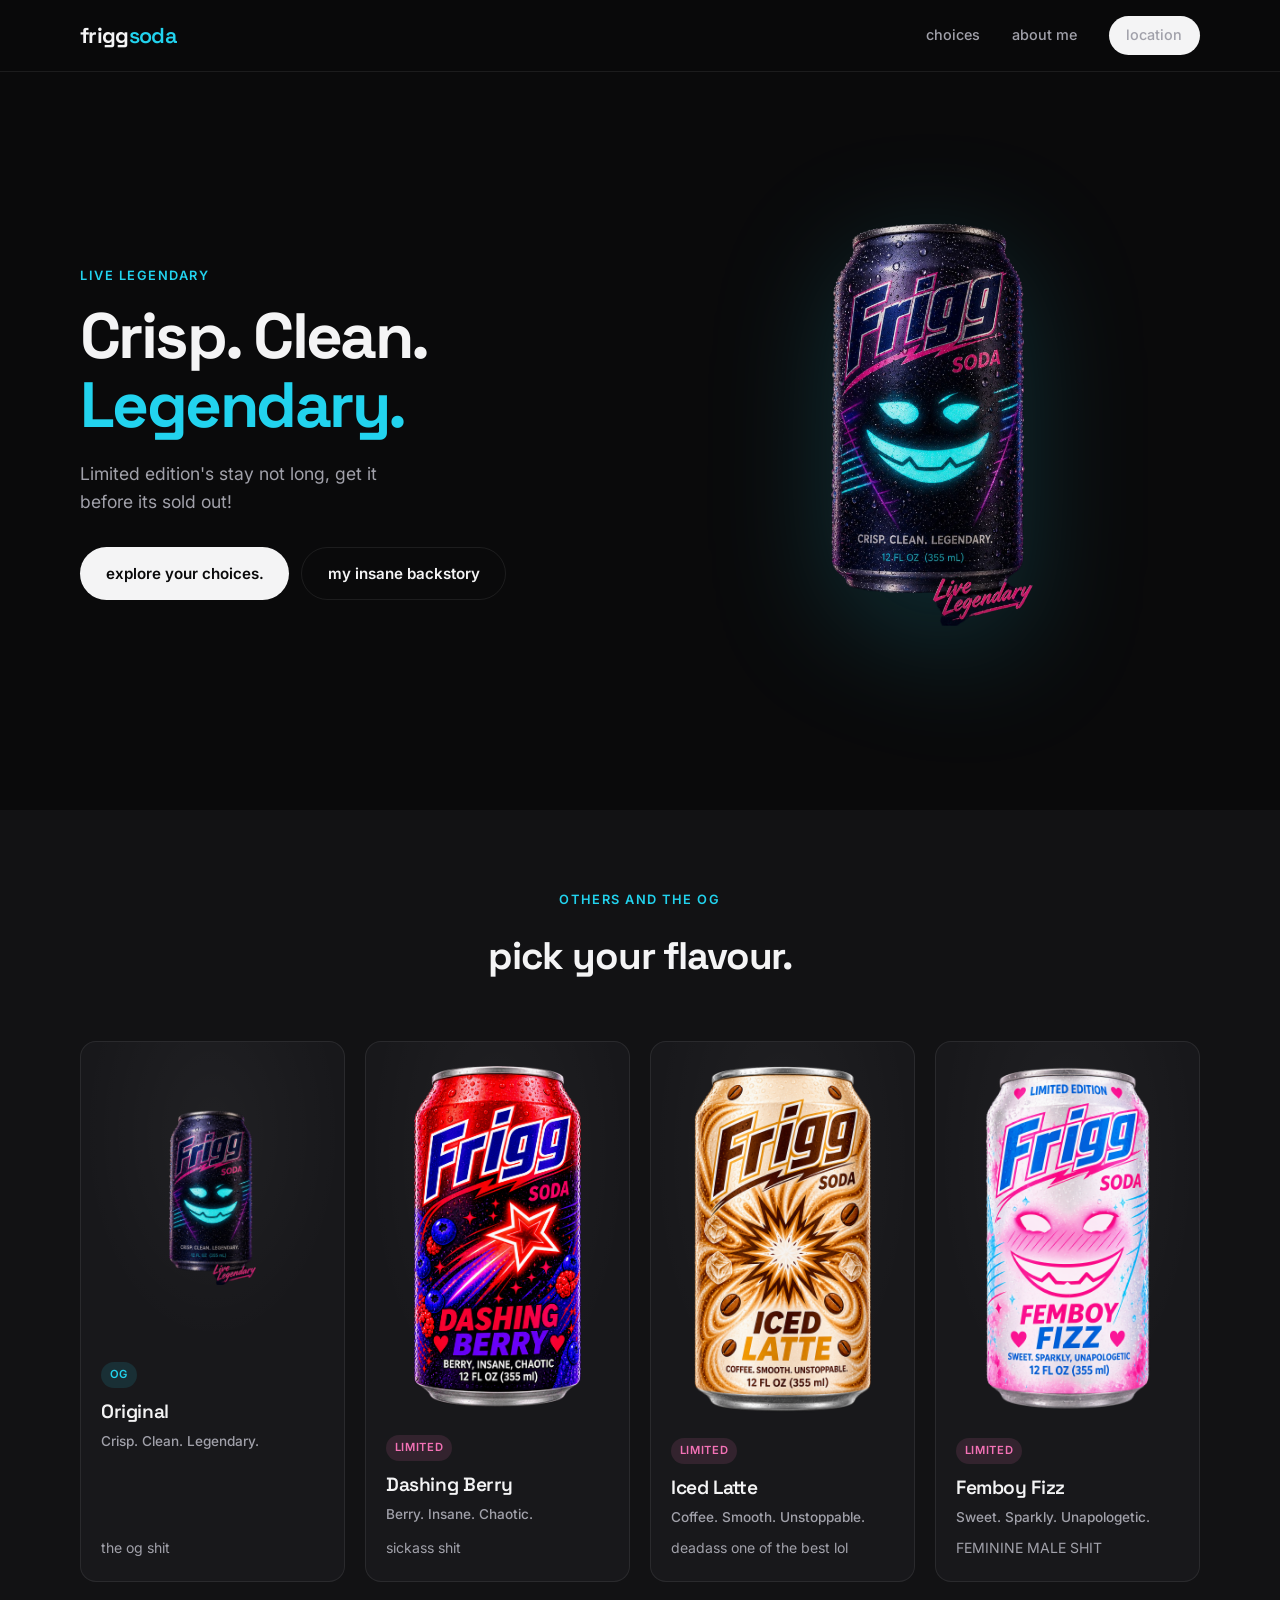
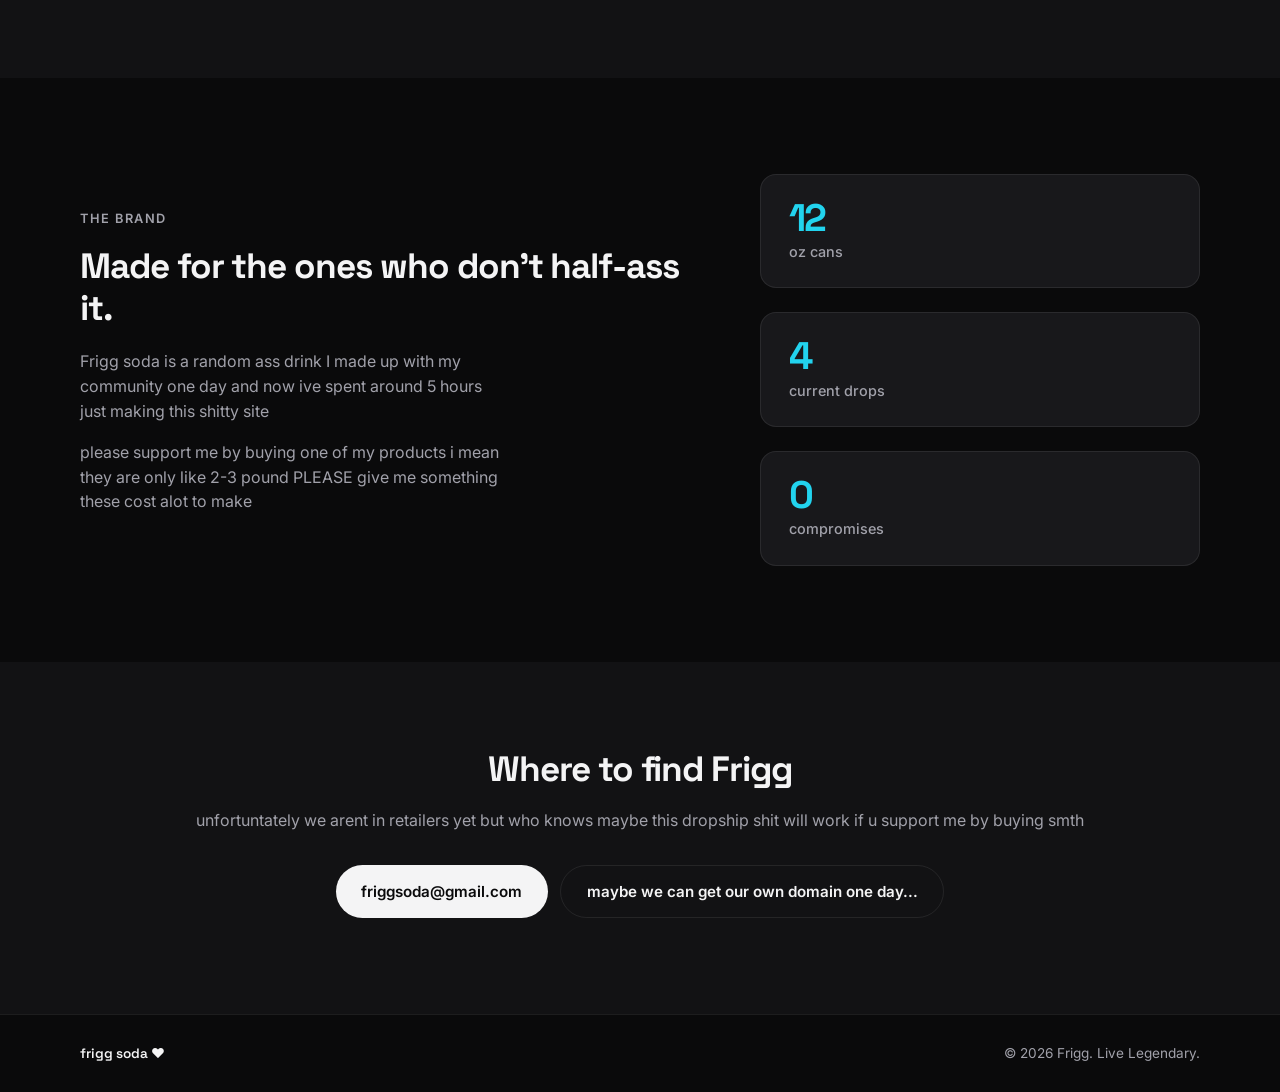
==== index.html @ 2e3a4cb8 "Update index.html" ====
<!DOCTYPE html>
<html lang="en">
<head>
  <meta charset="UTF-8" />
  <meta name="viewport" content="width=device-width, initial-scale=1.0" />
  <title>Frigg Soda [The BEST drink ever]</title>
  <meta name="description" content="Frigg Soda. Limited editions. Bold flavors. Live Legendary." />
  <link rel="preconnect" href="https://fonts.googleapis.com" />
  <link rel="preconnect" href="https://fonts.gstatic.com" crossorigin />
  <link href="https://fonts.googleapis.com/css2?family=Inter:wght@400;500;600;700&family=Space+Grotesk:wght@500;600;700&display=swap" rel="stylesheet" />
  <link rel="stylesheet" href="styles.css" />
</head>
<body>
  <header class="site-header">
    <div class="container header-inner">
      <a href="#" class="logo">frigg<span>soda</span></a>
      <nav class="nav">
        <a href="#flavors">choices</a>
        <a href="#about">about me</a>
        <a href="#contact" class="btn btn-sm">location</a>
      </nav>
      <button class="menu-toggle" aria-label="Menu" id="menuToggle">
        <span></span><span></span>
      </button>
    </div>
  </header>

  <main>
    <!-- Hero -->
    <section class="hero">
      <div class="container hero-inner">
        <div class="hero-content">
          <p class="eyebrow">Live Legendary</p>
          <h1>Crisp. Clean.<br /><span>Legendary.</span></h1>
          <p class="hero-sub">
            Limited edition's stay not long, get it before its sold out!
          </p>
          <div class="hero-actions">
            <a href="#flavors" class="btn">explore your choices.</a>
            <a href="#about" class="btn btn-ghost">my insane backstory</a>
          </div>
        </div>
        <div class="hero-visual">
          <img src="images/original.png" alt="Frigg Soda original can" class="hero-can" />
        </div>
      </div>
    </section>

    <!-- Flavors -->
    <section class="flavors" id="flavors">
      <div class="container">
        <div class="section-header">
          <p class="eyebrow">others and the og</p>
          <h2>pick your flavour.</h2>
        </div>

        <div class="flavor-grid">
          <!-- Original -->
          <article class="flavor-card" data-flavor="original">
            <div class="can-wrap">
              <img src="images/original.png" alt="Frigg Original" />
            </div>
            <div class="flavor-info">
              <span class="tag">og</span>
              <h3>Original</h3>
              <p class="tagline">Crisp. Clean. Legendary.</p>
              <p class="desc">the og shit</p>
            </div>
          </article>

          <!-- Dashing Berry -->
          <article class="flavor-card" data-flavor="berry">
            <div class="can-wrap">
              <img src="images/dashing-berry.png" alt="Frigg Dashing Berry" />
            </div>
            <div class="flavor-info">
              <span class="tag limited">Limited</span>
              <h3>Dashing Berry</h3>
              <p class="tagline">Berry. Insane. Chaotic.</p>
              <p class="desc">sickass shit</p>
            </div>
          </article>

          <!-- Iced Latte -->
          <article class="flavor-card" data-flavor="latte">
            <div class="can-wrap">
              <img src="images/iced-latte.png" alt="Frigg Iced Latte" />
            </div>
            <div class="flavor-info">
              <span class="tag limited">Limited</span>
              <h3>Iced Latte</h3>
              <p class="tagline">Coffee. Smooth. Unstoppable.</p>
              <p class="desc">deadass one of the best lol</p>
            </div>
          </article>

          <!-- Femboy Fizz -->
          <article class="flavor-card" data-flavor="fizz">
            <div class="can-wrap">
              <img src="images/femboy-fizz.png" alt="Frigg Femboy Fizz" />
            </div>
            <div class="flavor-info">
              <span class="tag limited">Limited</span>
              <h3>Femboy Fizz</h3>
              <p class="tagline">Sweet. Sparkly. Unapologetic.</p>
              <p class="desc">FEMININE MALE SHIT</p>
            </div>
          </article>
        </div>
      </div>
    </section>

    <!-- About -->
    <section class="about" id="about">
      <div class="container about-inner">
        <div class="about-text">
          <p class="eyebrow">The Brand</p>
          <h2>Made for the ones who don’t half-ass it.</h2>
          <p>
            Frigg soda is a random ass drink I made up with my community one day and now ive spent around 5 hours just making this shitty site
          </p>
          <p>
            please support me by buying one of my products i mean they are only like 2-3 pound PLEASE give me something these cost alot to make
          </p>
        </div>
        <div class="about-stats">
          <div class="stat">
            <span class="stat-num">12</span>
            <span class="stat-label">oz cans</span>
          </div>
          <div class="stat">
            <span class="stat-num">4</span>
            <span class="stat-label">current drops</span>
          </div>
          <div class="stat">
            <span class="stat-num">0</span>
            <span class="stat-label">compromises</span>
          </div>
        </div>
      </div>
    </section>

    <!-- Contact / CTA -->
    <section class="contact" id="contact">
      <div class="container contact-inner">
        <h2>Where to find Frigg</h2>
        <p>unfortuntately we arent in retailers yet but who knows maybe this dropship shit will work if u support me by buying smth</p>
        <div class="contact-actions">
          <a href="mailto:hello@friggsoda.com" class="btn">friggsoda@gmail.com</a>
          <a href="#" class="btn btn-ghost">maybe we can get our own domain one day...</a>
        </div>
      </div>
    </section>
  </main>

  <footer class="site-footer">
    <div class="container footer-inner">
      <span class="logo-sm">frigg soda ❤️</span>
      <p>© 2026 Frigg. Live Legendary.</p>
    </div>
  </footer>

  <script src="script.js"></script>
</body>
</html>
---- styles.css ----
/* ===== Reset & Base ===== */
*, *::before, *::after {
  box-sizing: border-box;
  margin: 0;
  padding: 0;
}

:root {
  --bg: #0a0a0b;
  --bg-elevated: #121214;
  --surface: #18181b;
  --text: #f4f4f5;
  --text-muted: #a1a1aa;
  --accent: #22d3ee;
  --accent-soft: rgba(34, 211, 238, 0.12);
  --pink: #f472b6;
  --berry: #e11d48;
  --coffee: #a16207;
  --border: rgba(255, 255, 255, 0.08);
  --radius: 16px;
  --radius-sm: 10px;
  --font: "Inter", system-ui, -apple-system, sans-serif;
  --font-display: "Space Grotesk", var(--font);
  --max: 1120px;
  --header-h: 72px;
}

html {
  scroll-behavior: smooth;
}

body {
  font-family: var(--font);
  background: var(--bg);
  color: var(--text);
  line-height: 1.55;
  -webkit-font-smoothing: antialiased;
  overflow-x: hidden;
}

img {
  max-width: 100%;
  display: block;
}

a {
  color: inherit;
  text-decoration: none;
}

.container {
  width: min(100% - 2.5rem, var(--max));
  margin-inline: auto;
}

/* ===== Header ===== */
.site-header {
  position: fixed;
  top: 0;
  left: 0;
  right: 0;
  z-index: 100;
  height: var(--header-h);
  background: rgba(10, 10, 11, 0.75);
  backdrop-filter: blur(16px);
  border-bottom: 1px solid var(--border);
}

.header-inner {
  height: 100%;
  display: flex;
  align-items: center;
  justify-content: space-between;
}

.logo {
  font-family: var(--font-display);
  font-weight: 700;
  font-size: 1.35rem;
  letter-spacing: -0.03em;
}

.logo span {
  color: var(--accent);
  font-weight: 600;
}

.nav {
  display: flex;
  align-items: center;
  gap: 2rem;
}

.nav a {
  font-size: 0.9rem;
  font-weight: 500;
  color: var(--text-muted);
  transition: color 0.2s;
}

.nav a:hover {
  color: var(--text);
}

.menu-toggle {
  display: none;
  background: none;
  border: none;
  cursor: pointer;
  width: 28px;
  height: 20px;
  position: relative;
}

.menu-toggle span {
  display: block;
  height: 2px;
  background: var(--text);
  border-radius: 1px;
  position: absolute;
  left: 0;
  right: 0;
  transition: 0.25s;
}

.menu-toggle span:first-child { top: 4px; }
.menu-toggle span:last-child { bottom: 4px; }

/* ===== Buttons ===== */
.btn {
  display: inline-flex;
  align-items: center;
  justify-content: center;
  padding: 0.85rem 1.6rem;
  font-size: 0.95rem;
  font-weight: 600;
  border-radius: 999px;
  background: var(--text);
  color: var(--bg);
  transition: transform 0.2s, opacity 0.2s;
  border: none;
  cursor: pointer;
}

.btn:hover {
  transform: translateY(-1px);
  opacity: 0.92;
}

.btn-sm {
  padding: 0.5rem 1.1rem;
  font-size: 0.85rem;
}

.btn-ghost {
  background: transparent;
  color: var(--text);
  border: 1px solid var(--border);
}

.btn-ghost:hover {
  background: rgba(255, 255, 255, 0.05);
  opacity: 1;
}

/* ===== Hero ===== */
.hero {
  padding: calc(var(--header-h) + 4rem) 0 5rem;
  min-height: 90vh;
  display: flex;
  align-items: center;
}

.hero-inner {
  display: grid;
  grid-template-columns: 1fr 1fr;
  gap: 3rem;
  align-items: center;
}

.eyebrow {
  font-size: 0.8rem;
  font-weight: 600;
  letter-spacing: 0.12em;
  text-transform: uppercase;
  color: var(--accent);
  margin-bottom: 1rem;
}

.hero h1 {
  font-family: var(--font-display);
  font-size: clamp(2.6rem, 5.5vw, 4rem);
  font-weight: 700;
  line-height: 1.08;
  letter-spacing: -0.04em;
  margin-bottom: 1.25rem;
}

.hero h1 span {
  color: var(--accent);
}

.hero-sub {
  color: var(--text-muted);
  font-size: 1.1rem;
  max-width: 28ch;
  margin-bottom: 2rem;
}

.hero-actions {
  display: flex;
  flex-wrap: wrap;
  gap: 0.75rem;
}

.hero-visual {
  display: flex;
  justify-content: center;
  align-items: center;
}

.hero-can {
  max-height: 480px;
  width: auto;
  filter: drop-shadow(0 30px 60px rgba(34, 211, 238, 0.18));
  animation: float 6s ease-in-out infinite;
}

@keyframes float {
  0%, 100% { transform: translateY(0); }
  50% { transform: translateY(-14px); }
}

/* ===== Flavors ===== */
.flavors {
  padding: 5rem 0 6rem;
  background: var(--bg-elevated);
}

.section-header {
  text-align: center;
  margin-bottom: 3.5rem;
}

.section-header h2 {
  font-family: var(--font-display);
  font-size: clamp(1.8rem, 3.5vw, 2.4rem);
  font-weight: 700;
  letter-spacing: -0.03em;
}

.flavor-grid {
  display: grid;
  grid-template-columns: repeat(4, 1fr);
  gap: 1.25rem;
}

.flavor-card {
  background: var(--surface);
  border-radius: var(--radius);
  border: 1px solid var(--border);
  overflow: hidden;
  transition: transform 0.3s, border-color 0.3s, box-shadow 0.3s;
  display: flex;
  flex-direction: column;
}

.flavor-card:hover {
  transform: translateY(-6px);
  border-color: rgba(255, 255, 255, 0.14);
  box-shadow: 0 20px 40px rgba(0, 0, 0, 0.35);
}

.can-wrap {
  aspect-ratio: 1 / 1.15;
  display: flex;
  align-items: center;
  justify-content: center;
  padding: 1.5rem 1rem 0.5rem;
  background: radial-gradient(ellipse at 50% 30%, rgba(255,255,255,0.04), transparent 70%);
}

.can-wrap img {
  max-height: 100%;
  width: auto;
  object-fit: contain;
  transition: transform 0.35s ease;
}

.flavor-card:hover .can-wrap img {
  transform: scale(1.04);
}

.flavor-info {
  padding: 1.1rem 1.25rem 1.4rem;
  flex: 1;
  display: flex;
  flex-direction: column;
}

.tag {
  display: inline-block;
  font-size: 0.7rem;
  font-weight: 600;
  letter-spacing: 0.06em;
  text-transform: uppercase;
  padding: 0.25rem 0.55rem;
  border-radius: 999px;
  background: var(--accent-soft);
  color: var(--accent);
  width: fit-content;
  margin-bottom: 0.6rem;
}

.tag.limited {
  background: rgba(244, 114, 182, 0.12);
  color: var(--pink);
}

.flavor-info h3 {
  font-family: var(--font-display);
  font-size: 1.2rem;
  font-weight: 600;
  letter-spacing: -0.02em;
  margin-bottom: 0.25rem;
}

.tagline {
  font-size: 0.85rem;
  color: var(--text-muted);
  font-weight: 500;
  margin-bottom: 0.6rem;
}

.desc {
  font-size: 0.88rem;
  color: var(--text-muted);
  line-height: 1.45;
  margin-top: auto;
}

/* ===== About ===== */
.about {
  padding: 6rem 0;
}

.about-inner {
  display: grid;
  grid-template-columns: 1.4fr 1fr;
  gap: 4rem;
  align-items: center;
}

.about-text h2 {
  font-family: var(--font-display);
  font-size: clamp(1.7rem, 3vw, 2.2rem);
  font-weight: 700;
  letter-spacing: -0.03em;
  line-height: 1.2;
  margin-bottom: 1.25rem;
}

.about-text p {
  color: var(--text-muted);
  margin-bottom: 1rem;
  max-width: 42ch;
}

.about-stats {
  display: grid;
  gap: 1.5rem;
}

.stat {
  background: var(--surface);
  border: 1px solid var(--border);
  border-radius: var(--radius);
  padding: 1.5rem 1.75rem;
  display: flex;
  flex-direction: column;
  gap: 0.25rem;
}

.stat-num {
  font-family: var(--font-display);
  font-size: 2.4rem;
  font-weight: 700;
  letter-spacing: -0.04em;
  color: var(--accent);
  line-height: 1;
}

.stat-label {
  font-size: 0.9rem;
  color: var(--text-muted);
  font-weight: 500;
}

/* ===== Contact ===== */
.contact {
  padding: 5rem 0 6rem;
  background: var(--bg-elevated);
  text-align: center;
}

.contact h2 {
  font-family: var(--font-display);
  font-size: clamp(1.7rem, 3vw, 2.2rem);
  font-weight: 700;
  letter-spacing: -0.03em;
  margin-bottom: 0.75rem;
}

.contact p {
  color: var(--text-muted);
  margin-bottom: 2rem;
}

.contact-actions {
  display: flex;
  flex-wrap: wrap;
  gap: 0.75rem;
  justify-content: center;
}

/* ===== Footer ===== */
.site-footer {
  border-top: 1px solid var(--border);
  padding: 1.75rem 0;
}

.footer-inner {
  display: flex;
  align-items: center;
  justify-content: space-between;
  font-size: 0.85rem;
  color: var(--text-muted);
}

.logo-sm {
  font-family: var(--font-display);
  font-weight: 600;
  color: var(--text);
}

/* ===== Responsive ===== */
@media (max-width: 960px) {
  .flavor-grid {
    grid-template-columns: repeat(2, 1fr);
  }

  .hero-inner {
    grid-template-columns: 1fr;
    text-align: center;
    gap: 2.5rem;
  }

  .hero-sub {
    margin-inline: auto;
  }

  .hero-actions {
    justify-content: center;
  }

  .hero-can {
    max-height: 360px;
  }

  .about-inner {
    grid-template-columns: 1fr;
    gap: 2.5rem;
  }

  .about-text p {
    max-width: none;
  }
}

@media (max-width: 640px) {
  .nav {
    display: none;
    position: absolute;
    top: var(--header-h);
    left: 0;
    right: 0;
    background: var(--bg);
    border-bottom: 1px solid var(--border);
    flex-direction: column;
    padding: 1.25rem;
    gap: 1rem;
  }

  .nav.open {
    display: flex;
  }

  .menu-toggle {
    display: block;
  }

  .flavor-grid {
    grid-template-columns: 1fr;
    max-width: 340px;
    margin-inline: auto;
  }

  .hero {
    padding-top: calc(var(--header-h) + 2.5rem);
    min-height: auto;
  }

  .hero h1 {
    font-size: 2.4rem;
  }

  .footer-inner {
    flex-direction: column;
    gap: 0.5rem;
    text-align: center;
  }
}
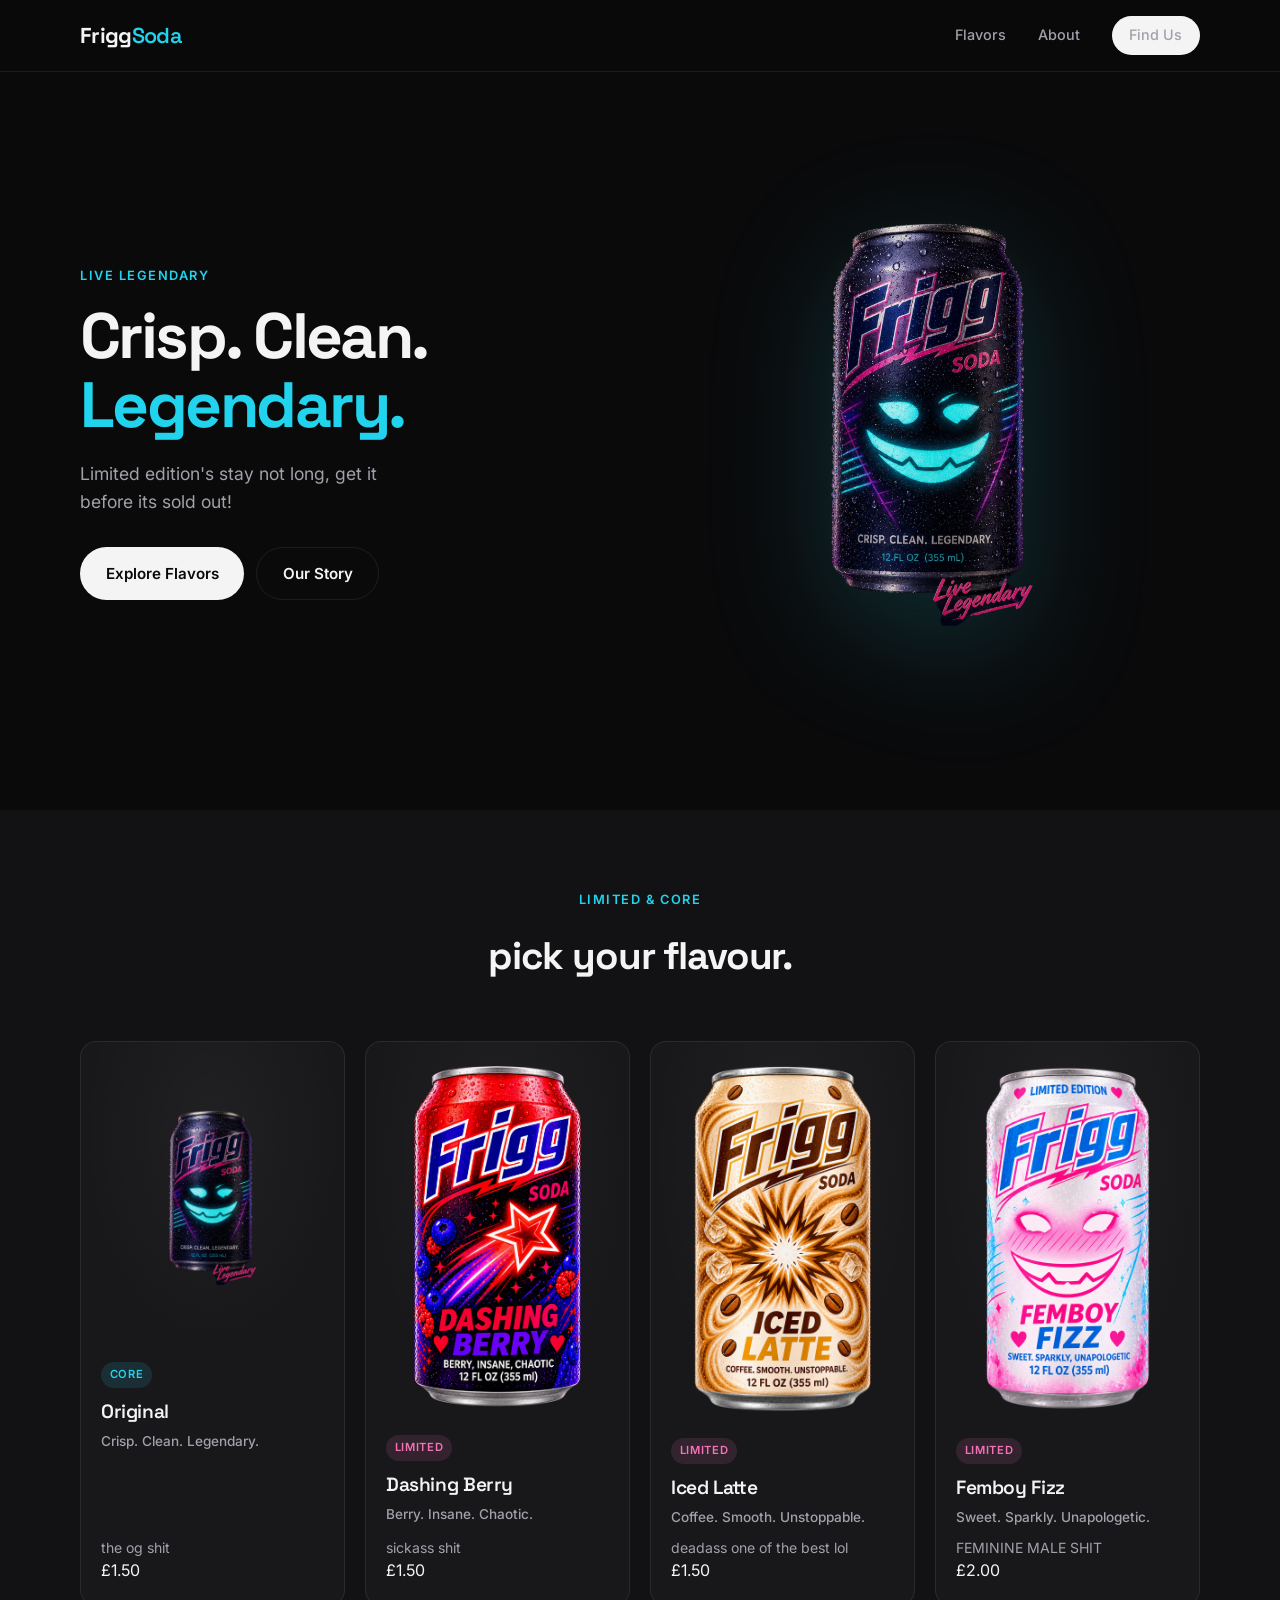
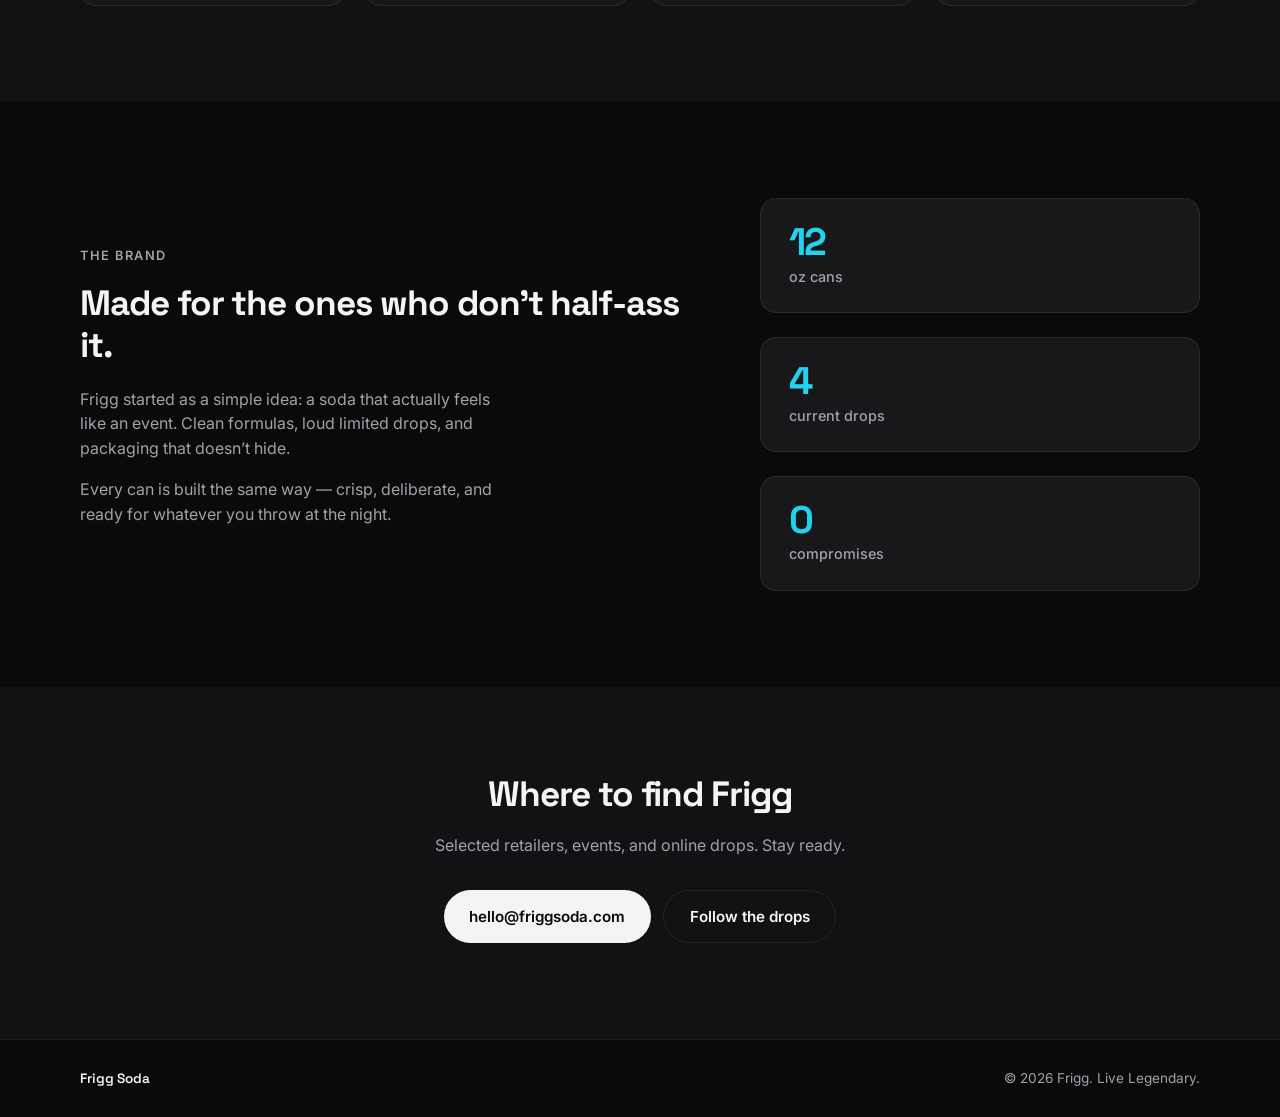
==== commit 4962c2cd: "Revise branding and text in index.html Updated the title and various text elements for improved bran" ====
--- a/index.html
+++ b/index.html
@@ -3,7 +3,7 @@
 <head>
   <meta charset="UTF-8" />
   <meta name="viewport" content="width=device-width, initial-scale=1.0" />
-  <title>Frigg Soda [The BEST drink ever]</title>
+  <title>Frigg Soda — Crisp. Clean. Legendary.</title>
   <meta name="description" content="Frigg Soda. Limited editions. Bold flavors. Live Legendary." />
   <link rel="preconnect" href="https://fonts.googleapis.com" />
   <link rel="preconnect" href="https://fonts.gstatic.com" crossorigin />
@@ -13,11 +13,11 @@
 <body>
   <header class="site-header">
     <div class="container header-inner">
-      <a href="#" class="logo">frigg<span>soda</span></a>
+      <a href="#" class="logo">Frigg<span>Soda</span></a>
       <nav class="nav">
-        <a href="#flavors">choices</a>
-        <a href="#about">about me</a>
-        <a href="#contact" class="btn btn-sm">location</a>
+        <a href="#flavors">Flavors</a>
+        <a href="#about">About</a>
+        <a href="#contact" class="btn btn-sm">Find Us</a>
       </nav>
       <button class="menu-toggle" aria-label="Menu" id="menuToggle">
         <span></span><span></span>
@@ -36,8 +36,8 @@
             Limited edition's stay not long, get it before its sold out!
           </p>
           <div class="hero-actions">
-            <a href="#flavors" class="btn">explore your choices.</a>
-            <a href="#about" class="btn btn-ghost">my insane backstory</a>
+            <a href="#flavors" class="btn">Explore Flavors</a>
+            <a href="#about" class="btn btn-ghost">Our Story</a>
           </div>
         </div>
         <div class="hero-visual">
@@ -50,7 +50,7 @@
     <section class="flavors" id="flavors">
       <div class="container">
         <div class="section-header">
-          <p class="eyebrow">others and the og</p>
+          <p class="eyebrow">Limited & Core</p>
           <h2>pick your flavour.</h2>
         </div>
 
@@ -61,10 +61,11 @@
               <img src="images/original.png" alt="Frigg Original" />
             </div>
             <div class="flavor-info">
-              <span class="tag">og</span>
+              <span class="tag">Core</span>
               <h3>Original</h3>
               <p class="tagline">Crisp. Clean. Legendary.</p>
               <p class="desc">the og shit</p>
+              <p class="price">£1.50</p>
             </div>
           </article>
 
@@ -78,6 +79,7 @@
               <h3>Dashing Berry</h3>
               <p class="tagline">Berry. Insane. Chaotic.</p>
               <p class="desc">sickass shit</p>
+              <p class="price">£1.50</p>
             </div>
           </article>
 
@@ -91,6 +93,7 @@
               <h3>Iced Latte</h3>
               <p class="tagline">Coffee. Smooth. Unstoppable.</p>
               <p class="desc">deadass one of the best lol</p>
+              <p class="price">£1.50</p>
             </div>
           </article>
 
@@ -104,6 +107,7 @@
               <h3>Femboy Fizz</h3>
               <p class="tagline">Sweet. Sparkly. Unapologetic.</p>
               <p class="desc">FEMININE MALE SHIT</p>
+              <p class="price">£2.00</p>
             </div>
           </article>
         </div>
@@ -117,10 +121,12 @@
           <p class="eyebrow">The Brand</p>
           <h2>Made for the ones who don’t half-ass it.</h2>
           <p>
-            Frigg soda is a random ass drink I made up with my community one day and now ive spent around 5 hours just making this shitty site
+            Frigg started as a simple idea: a soda that actually feels like an event.
+            Clean formulas, loud limited drops, and packaging that doesn’t hide.
           </p>
           <p>
-            please support me by buying one of my products i mean they are only like 2-3 pound PLEASE give me something these cost alot to make
+            Every can is built the same way — crisp, deliberate, and ready for whatever
+            you throw at the night.
           </p>
         </div>
         <div class="about-stats">
@@ -144,10 +150,10 @@
     <section class="contact" id="contact">
       <div class="container contact-inner">
         <h2>Where to find Frigg</h2>
-        <p>unfortuntately we arent in retailers yet but who knows maybe this dropship shit will work if u support me by buying smth</p>
+        <p>Selected retailers, events, and online drops. Stay ready.</p>
         <div class="contact-actions">
-          <a href="mailto:hello@friggsoda.com" class="btn">friggsoda@gmail.com</a>
-          <a href="#" class="btn btn-ghost">maybe we can get our own domain one day...</a>
+          <a href="mailto:hello@friggsoda.com" class="btn">hello@friggsoda.com</a>
+          <a href="#" class="btn btn-ghost">Follow the drops</a>
         </div>
       </div>
     </section>
@@ -155,7 +161,7 @@
 
   <footer class="site-footer">
     <div class="container footer-inner">
-      <span class="logo-sm">frigg soda ❤️</span>
+      <span class="logo-sm">Frigg Soda</span>
       <p>© 2026 Frigg. Live Legendary.</p>
     </div>
   </footer>
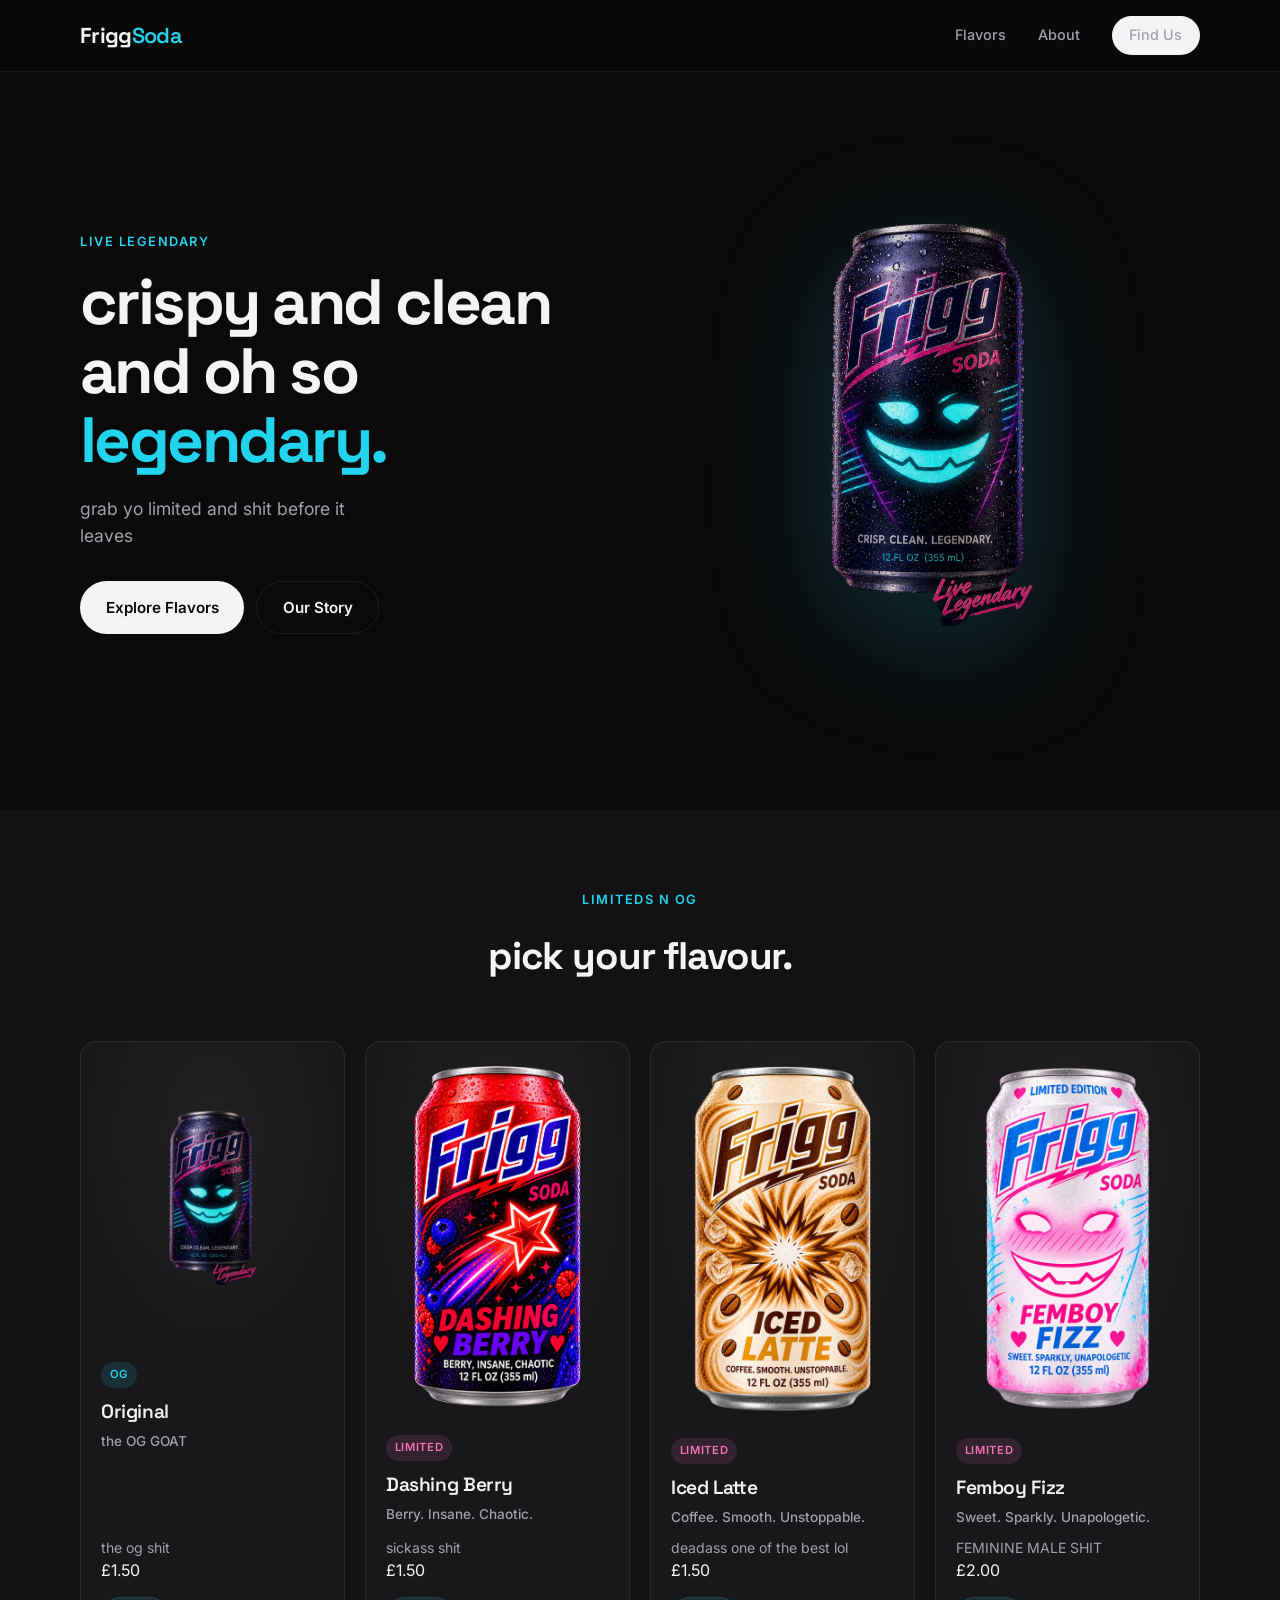
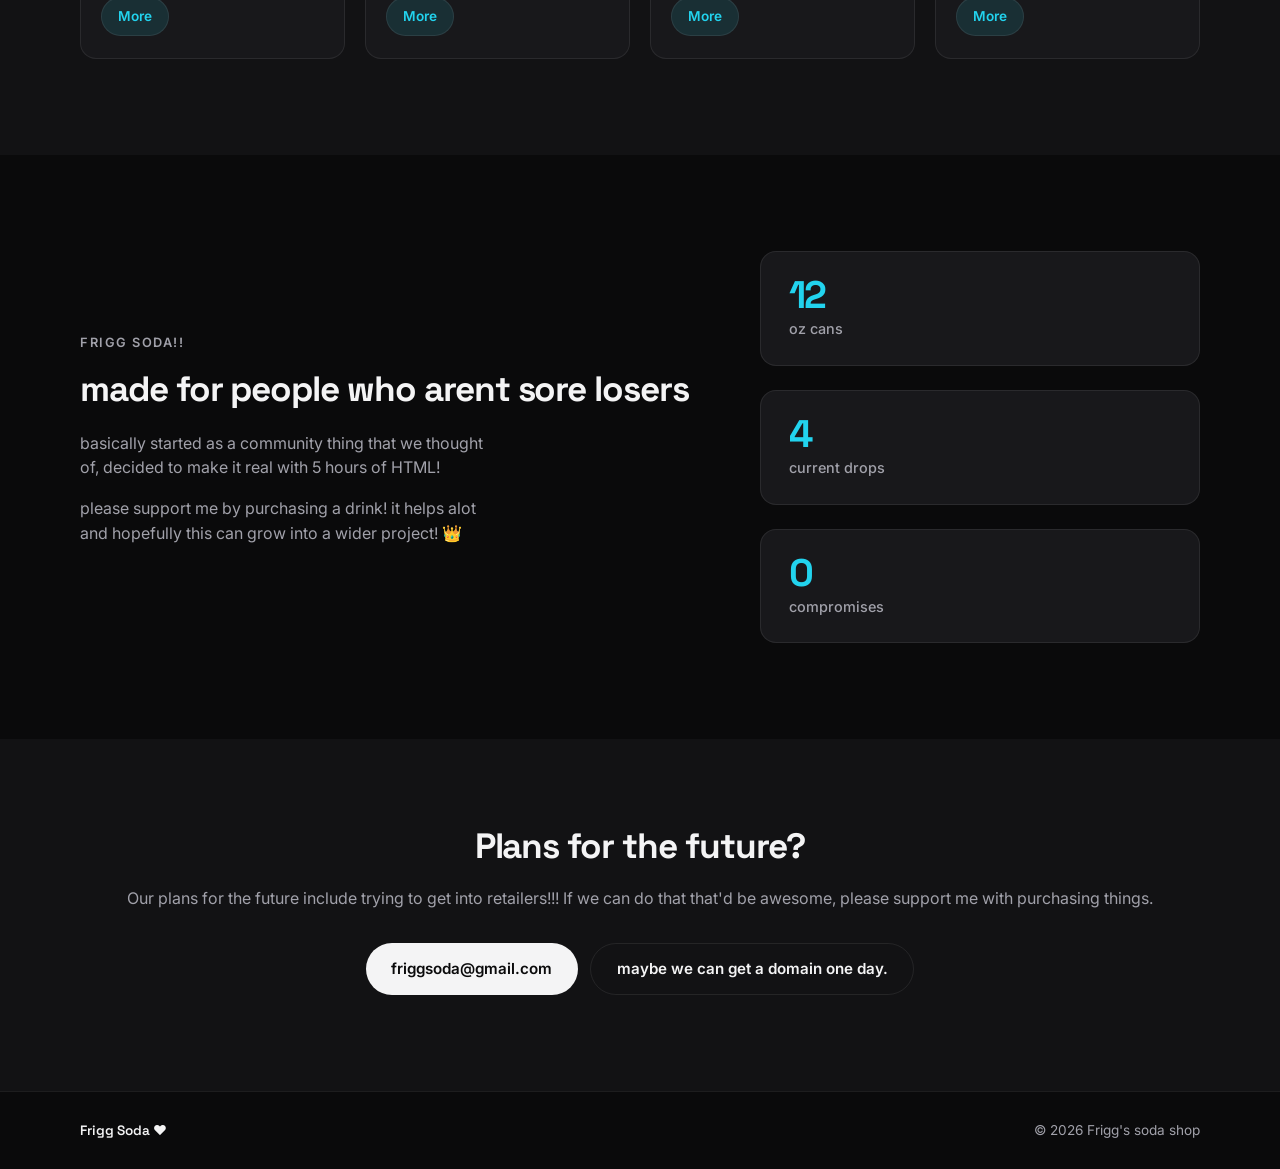
==== commit 3b8d3be5: "Update index.html" ====
--- a/index.html
+++ b/index.html
@@ -9,6 +9,74 @@
   <link rel="preconnect" href="https://fonts.gstatic.com" crossorigin />
   <link href="https://fonts.googleapis.com/css2?family=Inter:wght@400;500;600;700&family=Space+Grotesk:wght@500;600;700&display=swap" rel="stylesheet" />
   <link rel="stylesheet" href="styles.css" />
+  <style>
+    .flavor-card {
+      position: relative;
+      overflow: visible;
+    }
+
+    .flavor-card.more-open {
+      z-index: 5;
+    }
+
+    .more-button {
+      align-self: flex-start;
+      margin-top: 0.85rem;
+      padding: 0.5rem 1rem;
+      border: 1px solid var(--border);
+      border-radius: 999px;
+      background: var(--accent-soft);
+      color: var(--accent);
+      font: inherit;
+      font-size: 0.85rem;
+      font-weight: 600;
+      cursor: pointer;
+    }
+
+    .more-button:hover {
+      background: rgba(34, 211, 238, 0.2);
+    }
+
+    .more-popout {
+      position: absolute;
+      bottom: calc(100% + 0.75rem);
+      left: 50%;
+      z-index: 10;
+      width: min(280px, calc(100vw - 2rem));
+      padding: 1rem 2.5rem 1rem 1rem;
+      transform: translateX(-50%);
+      border: 1px solid var(--border);
+      border-radius: var(--radius-sm);
+      background: var(--bg-elevated);
+      box-shadow: 0 16px 36px rgba(0, 0, 0, 0.45);
+    }
+
+    .more-popout[hidden] {
+      display: none;
+    }
+
+    .more-popout h4 {
+      margin-bottom: 0.35rem;
+      font-family: var(--font-display);
+      font-size: 1rem;
+    }
+
+    .more-popout p {
+      color: var(--text-muted);
+      font-size: 0.88rem;
+    }
+
+    .more-close {
+      position: absolute;
+      top: 0.55rem;
+      right: 0.65rem;
+      border: 0;
+      background: transparent;
+      color: var(--text-muted);
+      font: inherit;
+      cursor: pointer;
+    }
+  </style>
 </head>
 <body>
   <header class="site-header">
@@ -30,10 +98,10 @@
     <section class="hero">
       <div class="container hero-inner">
         <div class="hero-content">
-          <p class="eyebrow">Live Legendary</p>
-          <h1>Crisp. Clean.<br /><span>Legendary.</span></h1>
+          <p class="eyebrow">live legendary</p>
+          <h1>crispy and clean and oh so<br /><span>legendary.</span></h1>
           <p class="hero-sub">
-            Limited edition's stay not long, get it before its sold out!
+            grab yo limited and shit before it leaves
           </p>
           <div class="hero-actions">
             <a href="#flavors" class="btn">Explore Flavors</a>
@@ -50,7 +118,7 @@
     <section class="flavors" id="flavors">
       <div class="container">
         <div class="section-header">
-          <p class="eyebrow">Limited & Core</p>
+          <p class="eyebrow">limiteds n og</p>
           <h2>pick your flavour.</h2>
         </div>
 
@@ -61,11 +129,17 @@
               <img src="images/original.png" alt="Frigg Original" />
             </div>
             <div class="flavor-info">
-              <span class="tag">Core</span>
+              <span class="tag">og</span>
               <h3>Original</h3>
-              <p class="tagline">Crisp. Clean. Legendary.</p>
+              <p class="tagline">the OG GOAT</p>
               <p class="desc">the og shit</p>
               <p class="price">£1.50</p>
+              <button class="more-button" type="button" aria-expanded="false" aria-controls="more-original">More</button>
+              <div class="more-popout" id="more-original" role="region" aria-labelledby="more-title-original" hidden>
+                <button class="more-close" type="button" aria-label="Close details">Close</button>
+                <h4 id="more-title-original">About Original</h4>
+                <p>tastes fruity with a nice lil fizz to it</p>
+              </div>
             </div>
           </article>
 
@@ -80,6 +154,12 @@
               <p class="tagline">Berry. Insane. Chaotic.</p>
               <p class="desc">sickass shit</p>
               <p class="price">£1.50</p>
+              <button class="more-button" type="button" aria-expanded="false" aria-controls="more-berry">More</button>
+              <div class="more-popout" id="more-berry" role="region" aria-labelledby="more-title-berry" hidden>
+                <button class="more-close" type="button" aria-label="Close details">Close</button>
+                <h4 id="more-title-berry">About Dashing Berry</h4>
+                <p>hella berry</p>
+              </div>
             </div>
           </article>
 
@@ -94,6 +174,12 @@
               <p class="tagline">Coffee. Smooth. Unstoppable.</p>
               <p class="desc">deadass one of the best lol</p>
               <p class="price">£1.50</p>
+              <button class="more-button" type="button" aria-expanded="false" aria-controls="more-latte">More</button>
+              <div class="more-popout" id="more-latte" role="region" aria-labelledby="more-title-latte" hidden>
+                <button class="more-close" type="button" aria-label="Close details">Close</button>
+                <h4 id="more-title-latte">About Iced Latte</h4>
+                <p>get yo coffee cuh.</p>
+              </div>
             </div>
           </article>
 
@@ -108,6 +194,12 @@
               <p class="tagline">Sweet. Sparkly. Unapologetic.</p>
               <p class="desc">FEMININE MALE SHIT</p>
               <p class="price">£2.00</p>
+              <button class="more-button" type="button" aria-expanded="false" aria-controls="more-fizz">More</button>
+              <div class="more-popout" id="more-fizz" role="region" aria-labelledby="more-title-fizz" hidden>
+                <button class="more-close" type="button" aria-label="Close details">Close</button>
+                <h4 id="more-title-fizz">About Femboy Fizz</h4>
+                <p>blueberry candy floss shit</p>
+              </div>
             </div>
           </article>
         </div>
@@ -118,15 +210,13 @@
     <section class="about" id="about">
       <div class="container about-inner">
         <div class="about-text">
-          <p class="eyebrow">The Brand</p>
-          <h2>Made for the ones who don’t half-ass it.</h2>
+          <p class="eyebrow">FRIGG SODA!!</p>
+          <h2>made for people who arent sore losers</h2>
           <p>
-            Frigg started as a simple idea: a soda that actually feels like an event.
-            Clean formulas, loud limited drops, and packaging that doesn’t hide.
+            basically started as a community thing that we thought of, decided to make it real with 5 hours of HTML!
           </p>
           <p>
-            Every can is built the same way — crisp, deliberate, and ready for whatever
-            you throw at the night.
+            please support me by purchasing a drink! it helps alot and hopefully this can grow into a wider project! 👑
           </p>
         </div>
         <div class="about-stats">
@@ -149,11 +239,11 @@
     <!-- Contact / CTA -->
     <section class="contact" id="contact">
       <div class="container contact-inner">
-        <h2>Where to find Frigg</h2>
-        <p>Selected retailers, events, and online drops. Stay ready.</p>
+        <h2>Plans for the future?</h2>
+        <p>Our plans for the future include trying to get into retailers!!! If we can do that that'd be awesome, please support me with purchasing things.</p>
         <div class="contact-actions">
-          <a href="mailto:hello@friggsoda.com" class="btn">hello@friggsoda.com</a>
-          <a href="#" class="btn btn-ghost">Follow the drops</a>
+          <a href="mailto:hello@friggsoda.com" class="btn">friggsoda@gmail.com</a>
+          <a href="#" class="btn btn-ghost">maybe we can get a domain one day.</a>
         </div>
       </div>
     </section>
@@ -161,11 +251,50 @@
 
   <footer class="site-footer">
     <div class="container footer-inner">
-      <span class="logo-sm">Frigg Soda</span>
-      <p>© 2026 Frigg. Live Legendary.</p>
+      <span class="logo-sm">Frigg Soda ❤️</span>
+      <p>© 2026 Frigg's soda shop</p>
     </div>
   </footer>
 
   <script src="script.js"></script>
+  <script>
+    const moreButtons = document.querySelectorAll(".more-button");
+
+    function closeMore(button, restoreFocus = false) {
+      const panel = document.getElementById(button.getAttribute("aria-controls"));
+      panel.hidden = true;
+      button.setAttribute("aria-expanded", "false");
+      button.closest(".flavor-card").classList.remove("more-open");
+      if (restoreFocus) button.focus();
+    }
+
+    moreButtons.forEach((button) => {
+      button.addEventListener("click", () => {
+        const isOpen = button.getAttribute("aria-expanded") === "true";
+        moreButtons.forEach((otherButton) => closeMore(otherButton));
+        if (isOpen) return;
+
+        const panel = document.getElementById(button.getAttribute("aria-controls"));
+        panel.hidden = false;
+        button.setAttribute("aria-expanded", "true");
+        button.closest(".flavor-card").classList.add("more-open");
+      });
+    });
+
+    document.querySelectorAll(".more-close").forEach((closeButton) => {
+      closeButton.addEventListener("click", () => {
+        const button = closeButton.closest(".flavor-card").querySelector(".more-button");
+        closeMore(button, true);
+      });
+    });
+
+    document.addEventListener("keydown", (event) => {
+      if (event.key !== "Escape") return;
+      const openButton = Array.from(moreButtons).find(
+        (button) => button.getAttribute("aria-expanded") === "true"
+      );
+      if (openButton) closeMore(openButton, true);
+    });
+  </script>
 </body>
 </html>
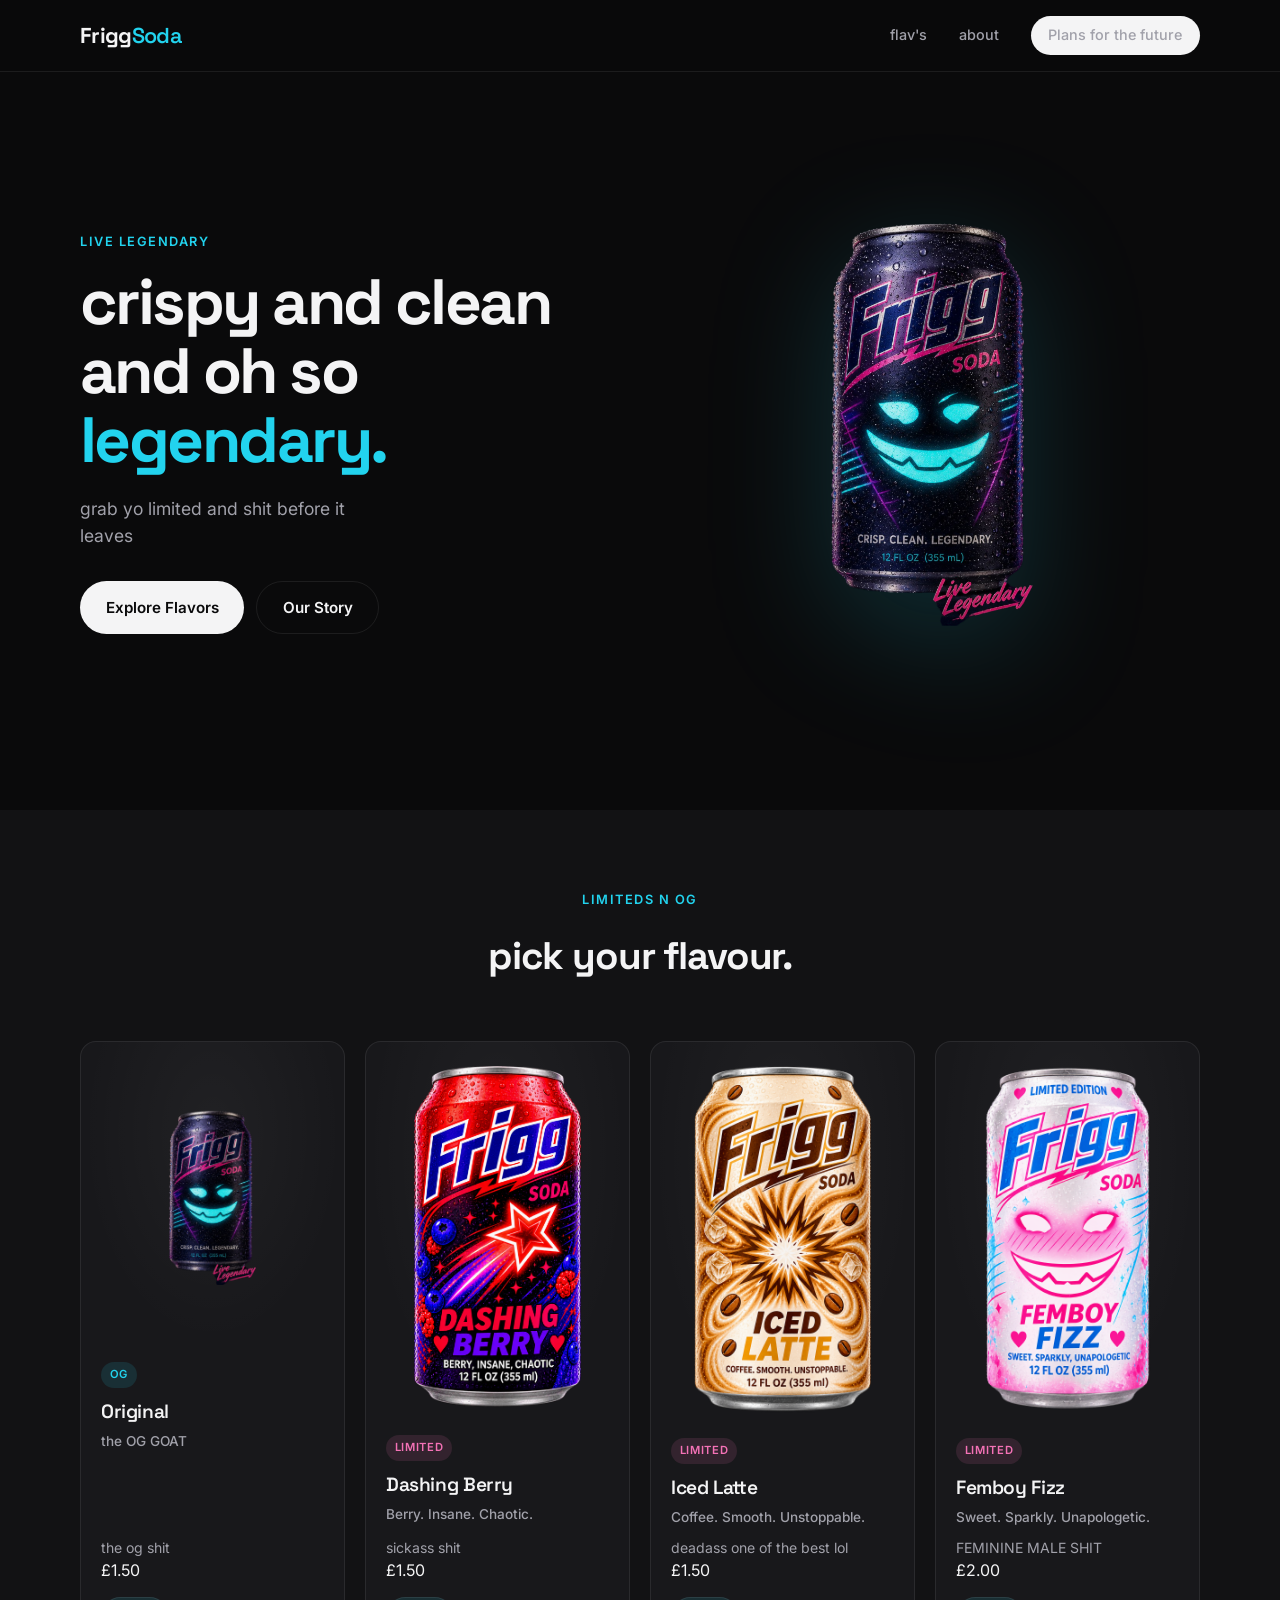
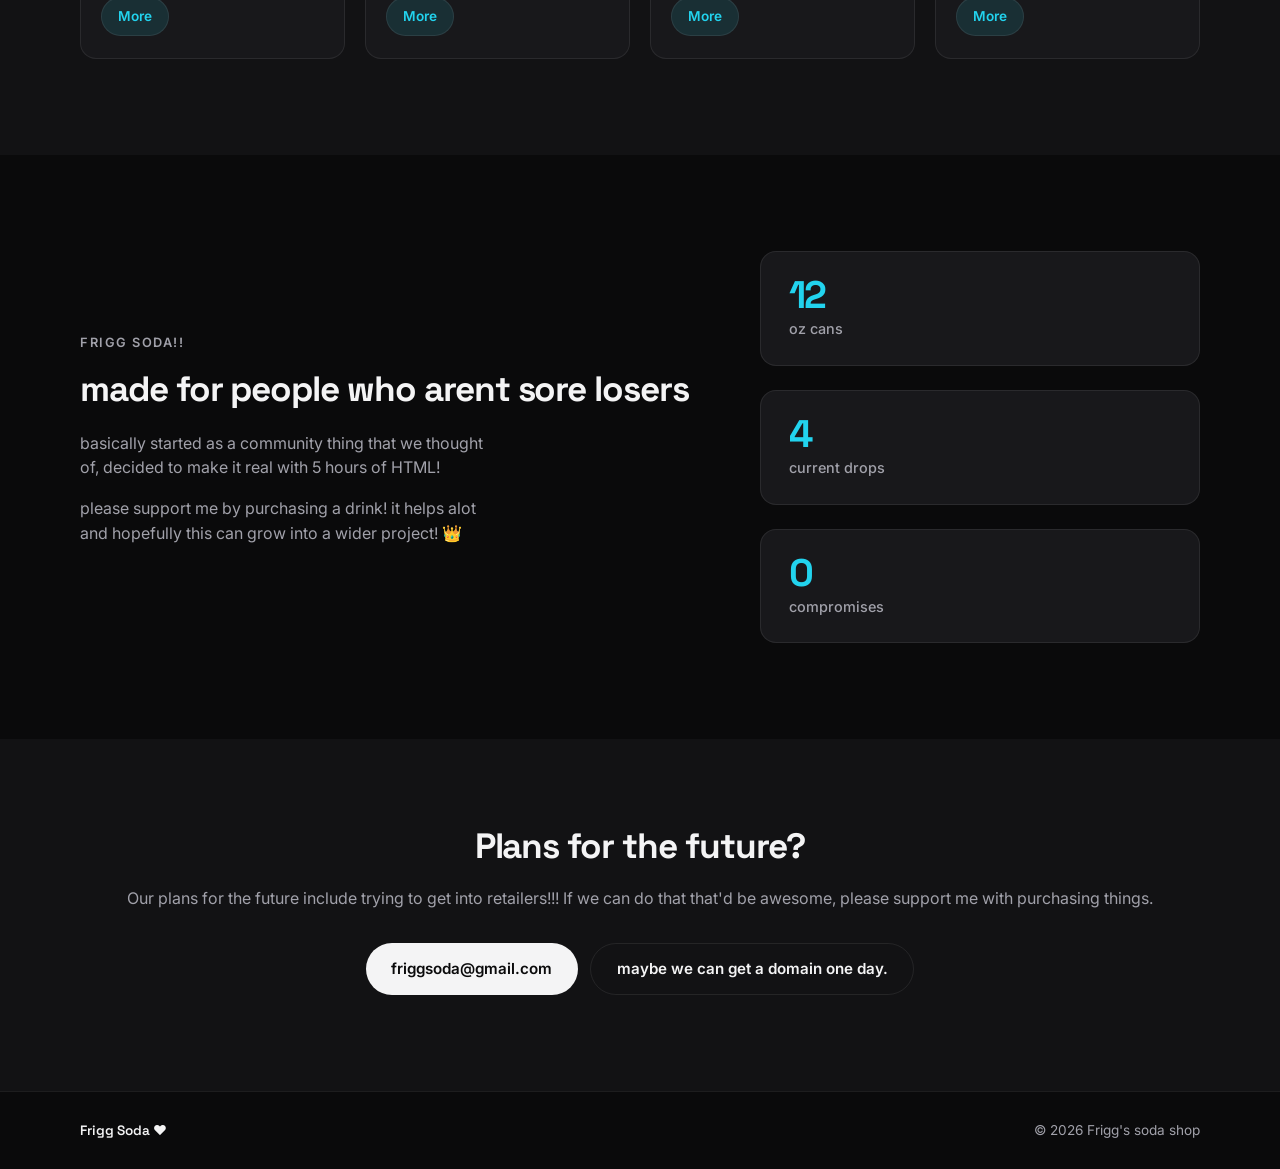
==== commit 56dc73e2: "Update navigation links in index.html" ====
--- a/index.html
+++ b/index.html
@@ -83,9 +83,9 @@
     <div class="container header-inner">
       <a href="#" class="logo">Frigg<span>Soda</span></a>
       <nav class="nav">
-        <a href="#flavors">Flavors</a>
-        <a href="#about">About</a>
-        <a href="#contact" class="btn btn-sm">Find Us</a>
+        <a href="#flavors">flav's</a>
+        <a href="#about">about</a>
+        <a href="#contact" class="btn btn-sm">Plans for the future</a>
       </nav>
       <button class="menu-toggle" aria-label="Menu" id="menuToggle">
         <span></span><span></span>
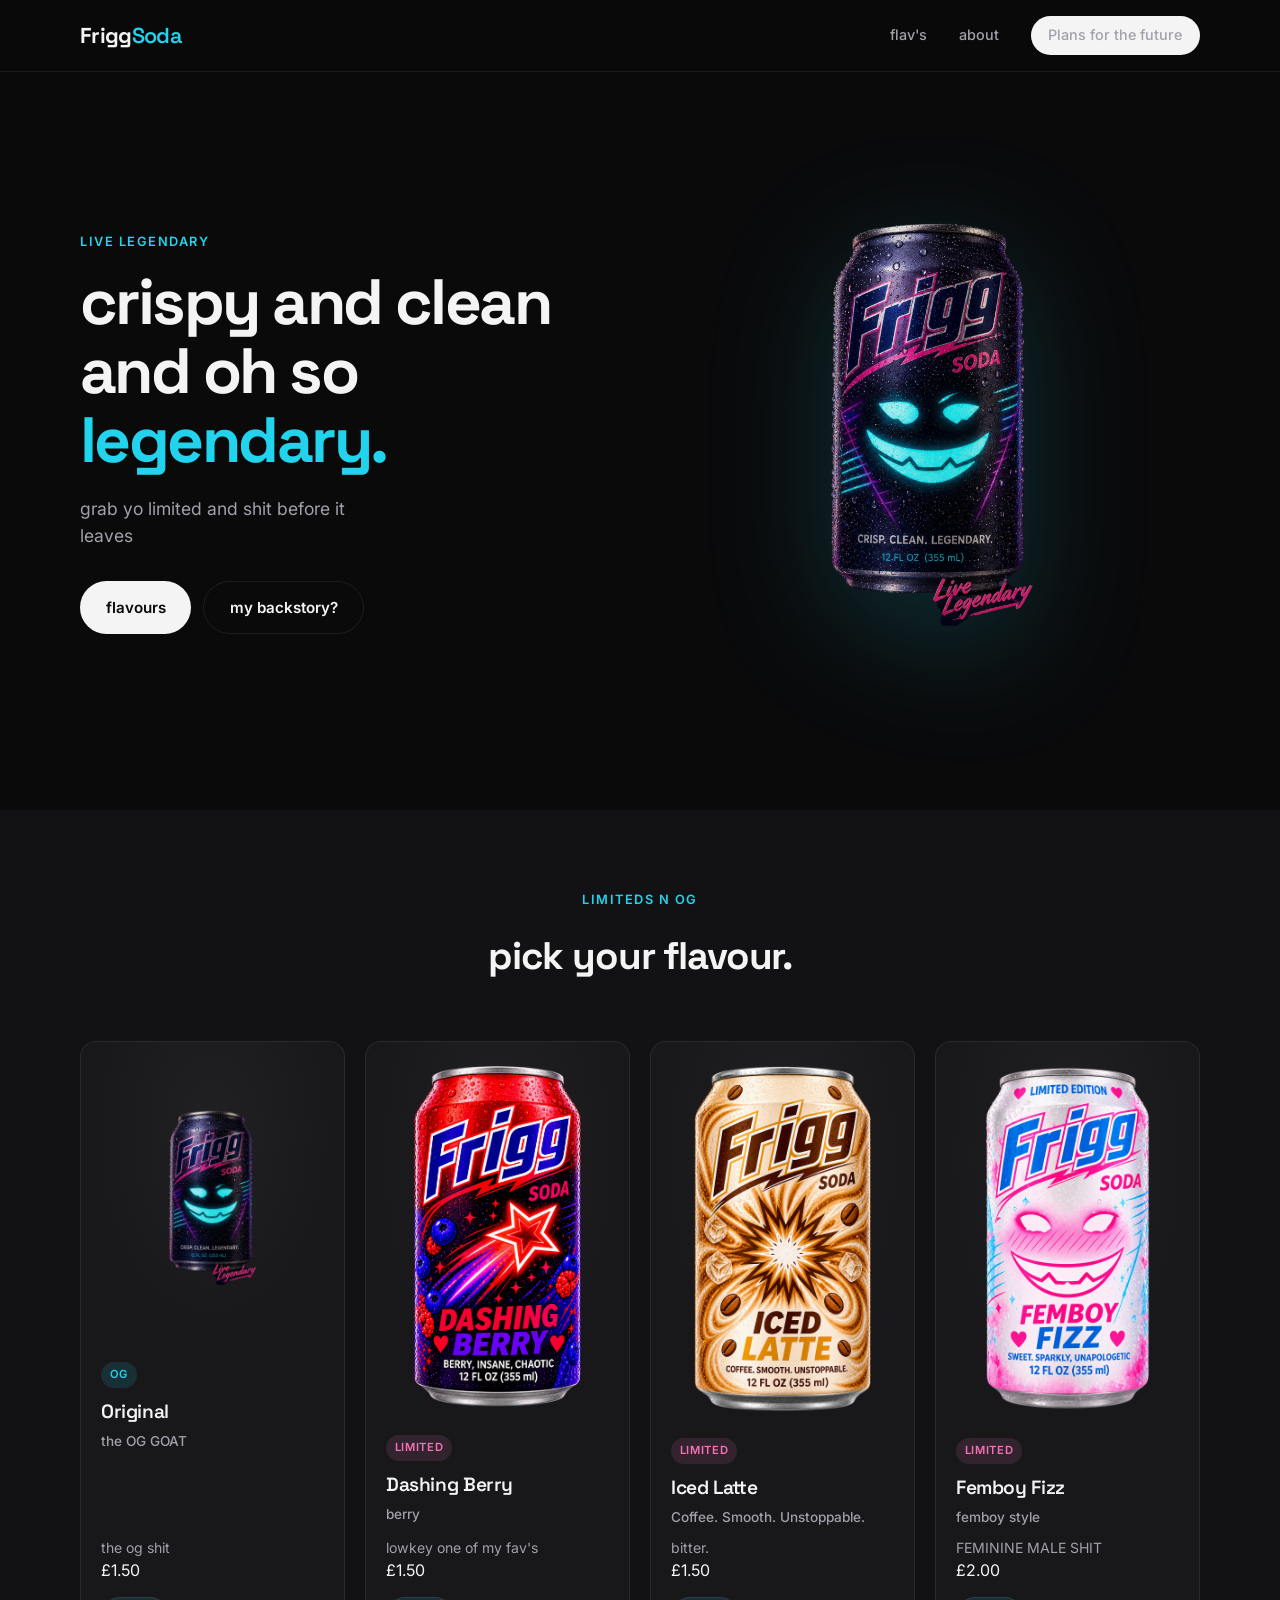
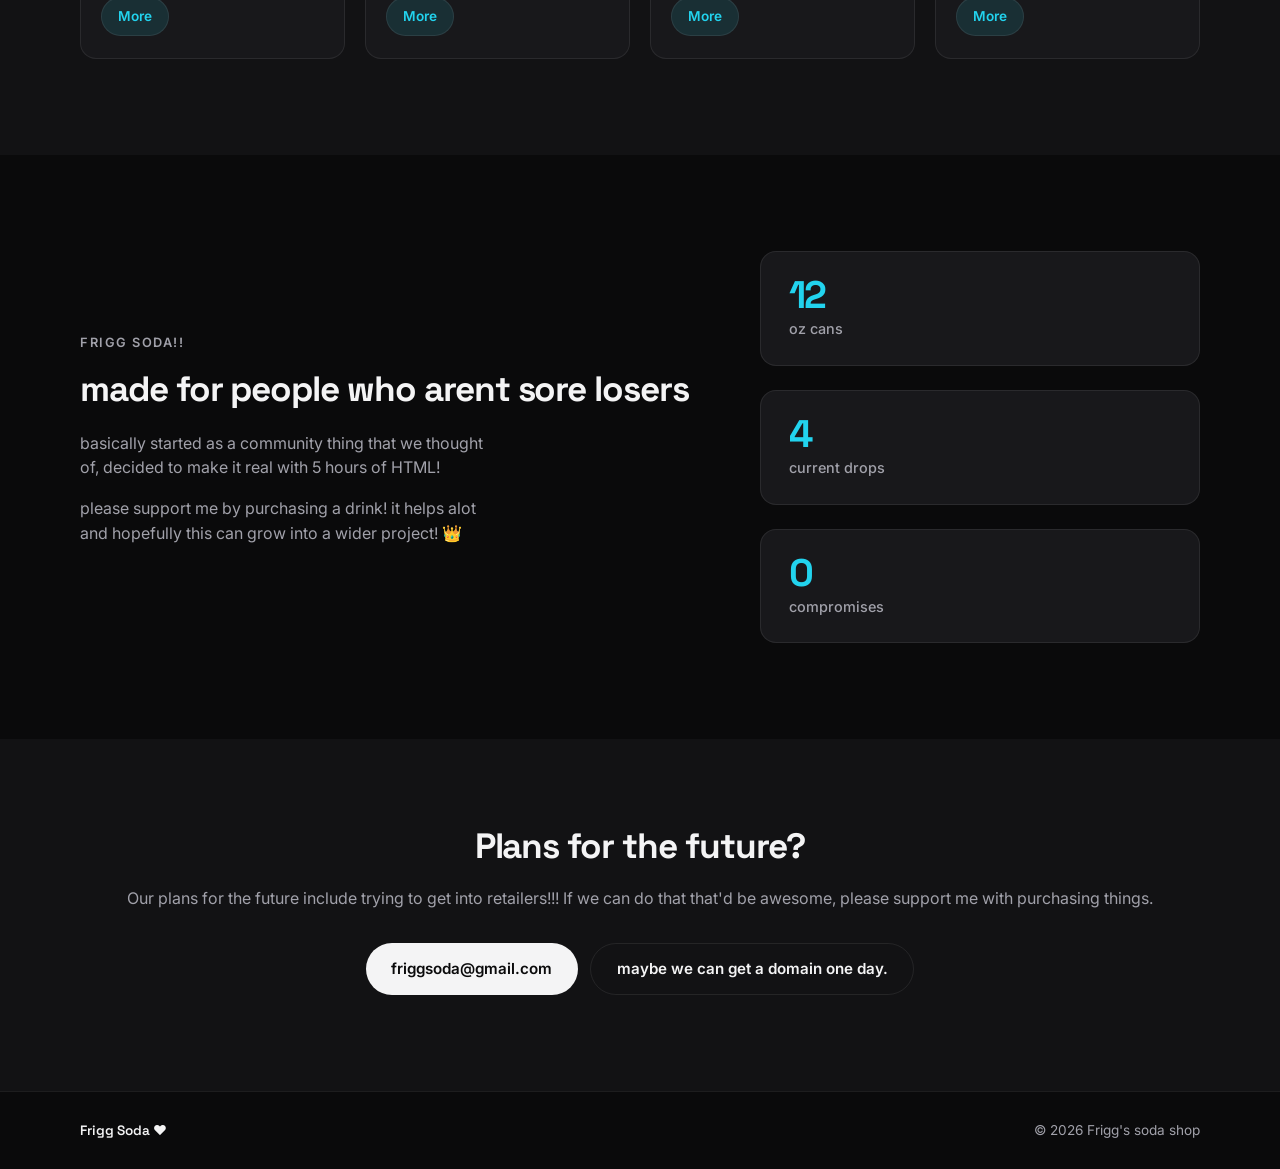
==== commit bed2d335: "Update flavor descriptions and links in index.html" ====
--- a/index.html
+++ b/index.html
@@ -104,8 +104,8 @@
             grab yo limited and shit before it leaves
           </p>
           <div class="hero-actions">
-            <a href="#flavors" class="btn">Explore Flavors</a>
-            <a href="#about" class="btn btn-ghost">Our Story</a>
+            <a href="#flavors" class="btn">flavours</a>
+            <a href="#about" class="btn btn-ghost">my backstory?</a>
           </div>
         </div>
         <div class="hero-visual">
@@ -151,8 +151,8 @@
             <div class="flavor-info">
               <span class="tag limited">Limited</span>
               <h3>Dashing Berry</h3>
-              <p class="tagline">Berry. Insane. Chaotic.</p>
-              <p class="desc">sickass shit</p>
+              <p class="tagline">berry</p>
+              <p class="desc">lowkey one of my fav's</p>
               <p class="price">£1.50</p>
               <button class="more-button" type="button" aria-expanded="false" aria-controls="more-berry">More</button>
               <div class="more-popout" id="more-berry" role="region" aria-labelledby="more-title-berry" hidden>
@@ -172,7 +172,7 @@
               <span class="tag limited">Limited</span>
               <h3>Iced Latte</h3>
               <p class="tagline">Coffee. Smooth. Unstoppable.</p>
-              <p class="desc">deadass one of the best lol</p>
+              <p class="desc">bitter.</p>
               <p class="price">£1.50</p>
               <button class="more-button" type="button" aria-expanded="false" aria-controls="more-latte">More</button>
               <div class="more-popout" id="more-latte" role="region" aria-labelledby="more-title-latte" hidden>
@@ -191,7 +191,7 @@
             <div class="flavor-info">
               <span class="tag limited">Limited</span>
               <h3>Femboy Fizz</h3>
-              <p class="tagline">Sweet. Sparkly. Unapologetic.</p>
+              <p class="tagline">femboy style</p>
               <p class="desc">FEMININE MALE SHIT</p>
               <p class="price">£2.00</p>
               <button class="more-button" type="button" aria-expanded="false" aria-controls="more-fizz">More</button>
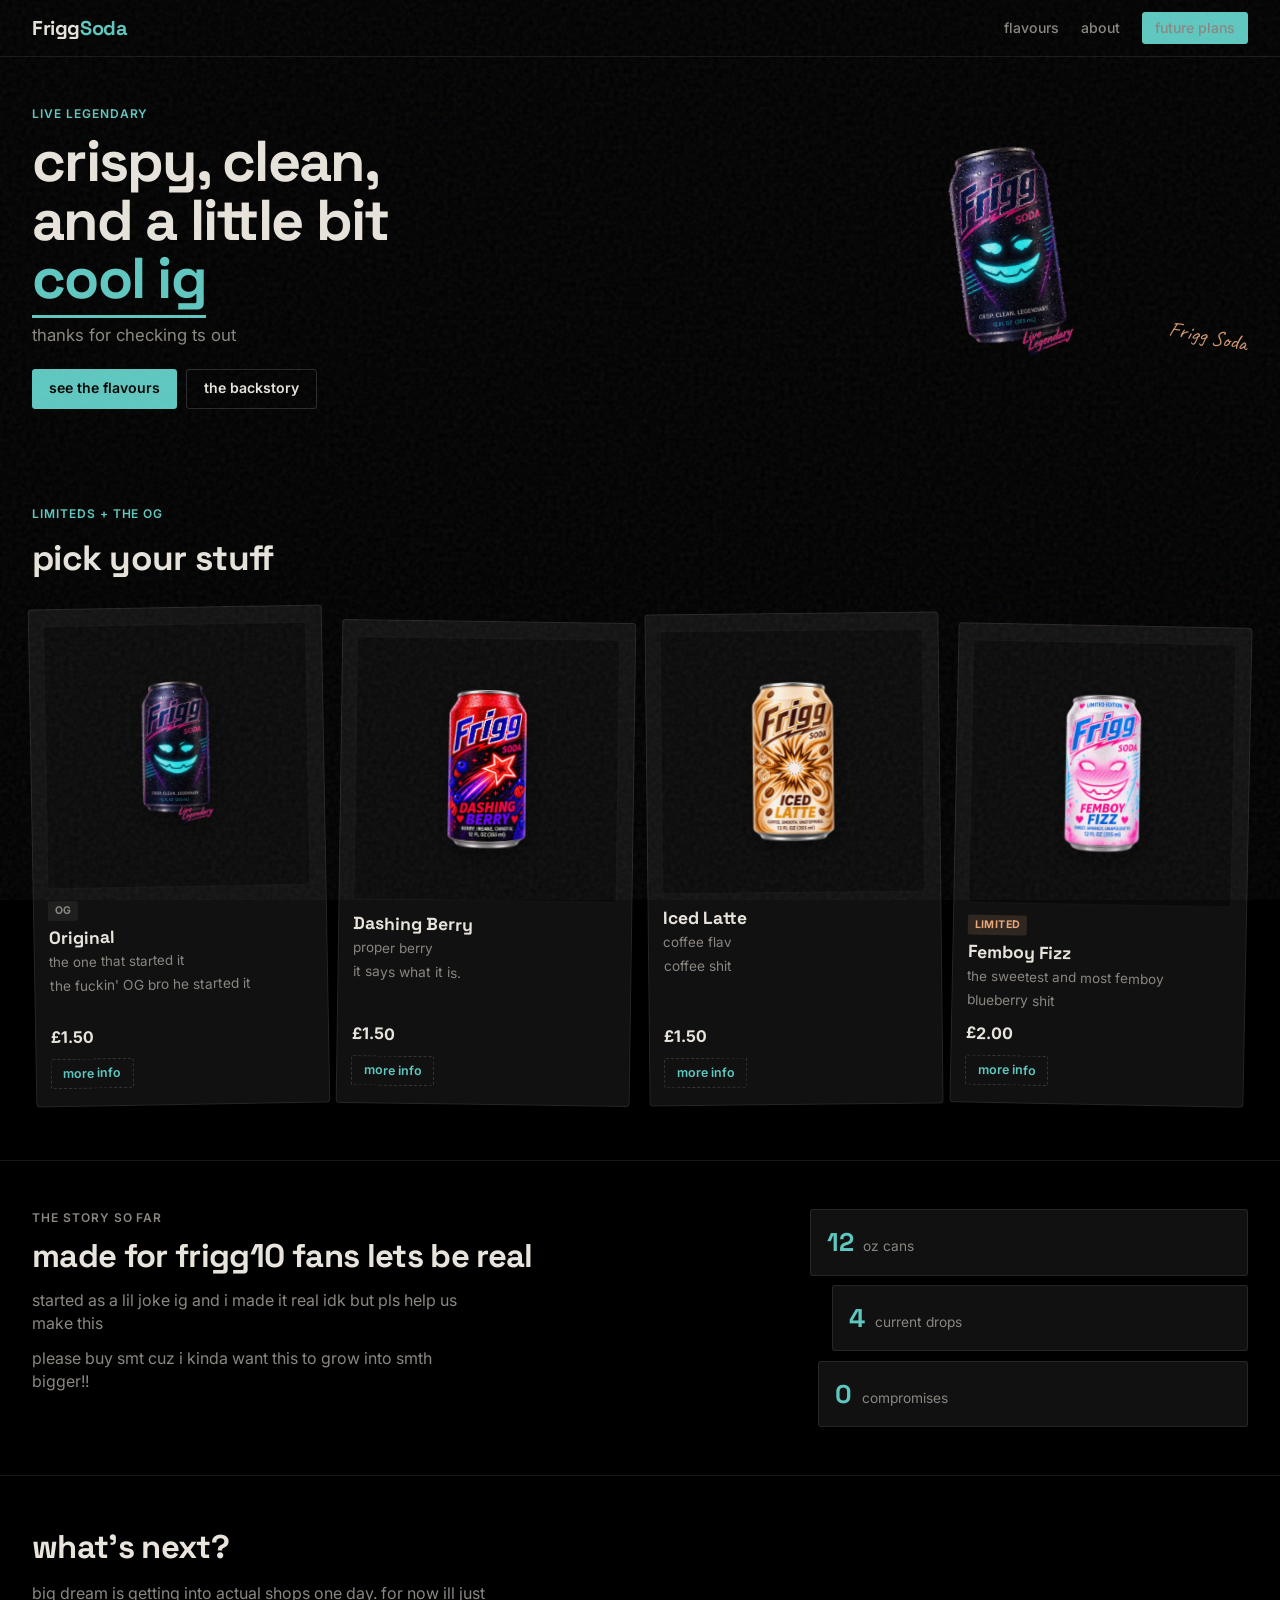
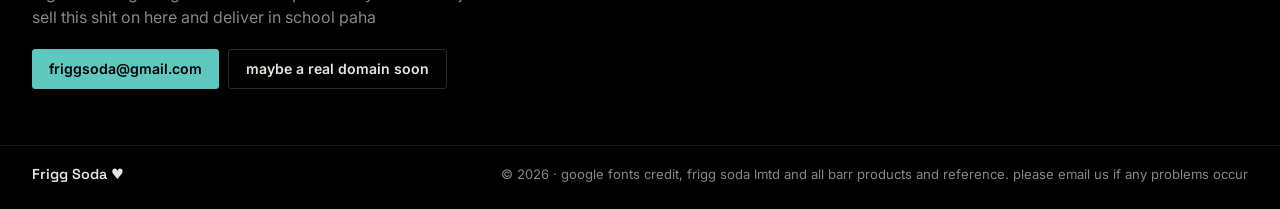
==== commit 043ccfd8: "Update index.html" ====
--- a/index.html
+++ b/index.html
@@ -3,78 +3,534 @@
 <head>
   <meta charset="UTF-8" />
   <meta name="viewport" content="width=device-width, initial-scale=1.0" />
-  <title>Frigg Soda — Crisp. Clean. Legendary.</title>
+  <title>Frigg Soda</title>
   <meta name="description" content="Frigg Soda. Limited editions. Bold flavors. Live Legendary." />
   <link rel="preconnect" href="https://fonts.googleapis.com" />
   <link rel="preconnect" href="https://fonts.gstatic.com" crossorigin />
-  <link href="https://fonts.googleapis.com/css2?family=Inter:wght@400;500;600;700&family=Space+Grotesk:wght@500;600;700&display=swap" rel="stylesheet" />
-  <link rel="stylesheet" href="styles.css" />
+  <link href="https://fonts.googleapis.com/css2?family=Inter:wght@400;500;600;700&family=Space+Grotesk:wght@500;600;700&family=Caveat:wght@500;600&display=swap" rel="stylesheet" />
   <style>
+    :root {
+      --bg: #000000;
+      --bg-elevated: #0c0c0c;
+      --bg-card: #111111;
+      --text: #e8e4dc;
+      --text-muted: #8a8680;
+      --accent: #5ec8c0;
+      --accent-soft: rgba(94, 200, 192, 0.12);
+      --accent-warm: #e8a87c;
+      --border: rgba(255, 255, 255, 0.09);
+      --border-strong: rgba(255, 255, 255, 0.16);
+      --font: "Inter", system-ui, sans-serif;
+      --font-display: "Space Grotesk", system-ui, sans-serif;
+      --font-hand: "Caveat", cursive;
+    }
+
+    *, *::before, *::after {
+      box-sizing: border-box;
+      margin: 0;
+      padding: 0;
+    }
+
+    html { scroll-behavior: auto; }
+
+    body {
+      font-family: var(--font);
+      background: #000;
+      color: var(--text);
+      line-height: 1.45;
+      -webkit-font-smoothing: antialiased;
+      overflow-x: hidden;
+    }
+
+    body::before {
+      content: "";
+      position: fixed;
+      inset: 0;
+      pointer-events: none;
+      opacity: 0.07;
+      background-image: url("data:image/svg+xml,%3Csvg viewBox='0 0 200 200' xmlns='http://www.w3.org/2000/svg'%3E%3Cfilter id='n'%3E%3CfeTurbulence type='fractalNoise' baseFrequency='0.95' numOctaves='4' stitchTiles='stitch'/%3E%3C/filter%3E%3Crect width='100%25' height='100%25' filter='url(%23n)'/%3E%3C/svg%3E");
+      z-index: 9999;
+    }
+
+    img { max-width: 100%; display: block; }
+    a { color: inherit; text-decoration: none; }
+
+    .container {
+      width: 100%;
+      padding-inline: 1.25rem;
+    }
+
+    @media (min-width: 900px) {
+      .container { padding-inline: 2rem; }
+    }
+
+    @media (min-width: 1400px) {
+      .container { padding-inline: 3rem; }
+    }
+
+    .site-header {
+      position: sticky;
+      top: 0;
+      z-index: 50;
+      background: #000;
+      border-bottom: 1px solid var(--border);
+    }
+
+    .header-inner {
+      display: flex;
+      align-items: center;
+      justify-content: space-between;
+      height: 56px;
+    }
+
+    .logo {
+      font-family: var(--font-display);
+      font-weight: 700;
+      font-size: 1.25rem;
+      letter-spacing: -0.02em;
+    }
+
+    .logo span { color: var(--accent); }
+
+    .nav {
+      display: flex;
+      align-items: center;
+      gap: 1.4rem;
+    }
+
+    .nav a {
+      font-size: 0.88rem;
+      font-weight: 500;
+      color: var(--text-muted);
+    }
+
+    .nav a:hover { color: var(--text); }
+
+    .menu-toggle {
+      display: none;
+      background: none;
+      border: 0;
+      cursor: pointer;
+      width: 32px;
+      height: 24px;
+      position: relative;
+    }
+
+    .menu-toggle span {
+      display: block;
+      height: 2px;
+      background: var(--text);
+      position: absolute;
+      left: 0;
+      right: 0;
+    }
+
+    .menu-toggle span:first-child { top: 6px; }
+    .menu-toggle span:last-child { bottom: 6px; }
+
+    .btn {
+      display: inline-flex;
+      align-items: center;
+      justify-content: center;
+      padding: 0.55rem 1.05rem;
+      border-radius: 3px;
+      background: var(--accent);
+      color: #000;
+      font-weight: 600;
+      font-size: 0.88rem;
+      border: 0;
+      cursor: pointer;
+      box-shadow: 2px 2px 0 #000;
+      outline: 1px solid rgba(0,0,0,0.3);
+    }
+
+    .btn:hover { filter: brightness(1.06); }
+    .btn:active {
+      transform: translate(1px, 1px);
+      box-shadow: 1px 1px 0 #000;
+    }
+
+    .btn-ghost {
+      background: transparent;
+      color: var(--text);
+      border: 1px solid var(--border-strong);
+      box-shadow: none;
+      outline: none;
+    }
+
+    .btn-ghost:hover { background: rgba(255,255,255,0.04); }
+
+    .btn-sm {
+      padding: 0.35rem 0.8rem;
+      font-size: 0.82rem;
+    }
+
+    .hero { padding: 3rem 0 3.5rem; }
+
+    .hero-inner {
+      display: grid;
+      grid-template-columns: 1.2fr 0.8fr;
+      gap: 1.5rem;
+      align-items: center;
+    }
+
+    .eyebrow {
+      font-size: 0.75rem;
+      font-weight: 600;
+      letter-spacing: 0.08em;
+      text-transform: uppercase;
+      color: var(--accent);
+      margin-bottom: 0.6rem;
+    }
+
+    .hero h1 {
+      font-family: var(--font-display);
+      font-size: clamp(2.2rem, 5.5vw, 3.6rem);
+      line-height: 1.02;
+      letter-spacing: -0.03em;
+      margin-bottom: 0.9rem;
+    }
+
+    .hero h1 span {
+      color: var(--accent);
+      border-bottom: 3px solid var(--accent);
+    }
+
+    .hero-sub {
+      font-size: 1.05rem;
+      color: var(--text-muted);
+      max-width: 30ch;
+      margin-bottom: 1.35rem;
+    }
+
+    .hero-actions {
+      display: flex;
+      flex-wrap: wrap;
+      gap: 0.6rem;
+    }
+
+    .hero-visual {
+      display: flex;
+      justify-content: center;
+      position: relative;
+    }
+
+    .hero-can {
+      width: min(280px, 60vw);
+      filter: drop-shadow(3px 14px 18px rgba(0,0,0,0.7));
+      transform: rotate(-8deg);
+    }
+
+    .hero-note {
+      position: absolute;
+      bottom: 8%;
+      right: 0;
+      font-family: var(--font-hand);
+      font-size: 1.35rem;
+      color: var(--accent-warm);
+      transform: rotate(11deg);
+      opacity: 0.9;
+      pointer-events: none;
+    }
+
+    .flavors { padding: 2.5rem 0 3.5rem; }
+
+    .section-header { margin-bottom: 1.5rem; }
+
+    .section-header h2 {
+      font-family: var(--font-display);
+      font-size: clamp(1.7rem, 3.5vw, 2.2rem);
+      letter-spacing: -0.02em;
+    }
+
+    .flavor-grid {
+      display: grid;
+      grid-template-columns: repeat(4, 1fr);
+      gap: 0.85rem;
+    }
+
     .flavor-card {
+      background: var(--bg-card);
+      border: 1px solid var(--border);
+      border-radius: 4px;
+      padding: 1rem 0.9rem 1.05rem;
+      display: flex;
+      flex-direction: column;
       position: relative;
-      overflow: visible;
-    }
-
-    .flavor-card.more-open {
-      z-index: 5;
+    }
+
+    .flavor-card:nth-child(1) { transform: rotate(-1deg); }
+    .flavor-card:nth-child(2) { transform: rotate(0.8deg); margin-top: 14px; }
+    .flavor-card:nth-child(3) { transform: rotate(-0.6deg); margin-top: 6px; }
+    .flavor-card:nth-child(4) { transform: rotate(1.1deg); margin-top: 18px; }
+
+    .flavor-card.more-open { z-index: 5; }
+
+    .can-wrap {
+      aspect-ratio: 1;
+      display: flex;
+      align-items: center;
+      justify-content: center;
+      margin-bottom: 0.75rem;
+      background: #0a0a0a;
+      border-radius: 3px;
+      border: 1px solid rgba(255,255,255,0.04);
+    }
+
+    .can-wrap img {
+      width: 72%;
+      max-height: 160px;
+      object-fit: contain;
+      filter: drop-shadow(2px 8px 10px rgba(0,0,0,0.5));
+    }
+
+    .flavor-info {
+      display: flex;
+      flex-direction: column;
+      flex: 1;
+    }
+
+    .tag {
+      align-self: flex-start;
+      font-size: 0.66rem;
+      font-weight: 700;
+      letter-spacing: 0.04em;
+      text-transform: uppercase;
+      padding: 0.15rem 0.4rem;
+      border-radius: 2px;
+      background: rgba(255,255,255,0.06);
+      color: var(--text-muted);
+      margin-bottom: 0.3rem;
+    }
+
+    .tag.limited {
+      background: rgba(232, 168, 124, 0.14);
+      color: var(--accent-warm);
+    }
+
+    .flavor-info h3 {
+      font-family: var(--font-display);
+      font-size: 1.1rem;
+      margin-bottom: 0.1rem;
+    }
+
+    .tagline {
+      font-size: 0.84rem;
+      color: var(--text-muted);
+      margin-bottom: 0.3rem;
+    }
+
+    .desc {
+      font-size: 0.86rem;
+      color: var(--text-muted);
+      margin-bottom: 0.65rem;
+      flex: 1;
+    }
+
+    .price {
+      font-weight: 700;
+      font-size: 1rem;
     }
 
     .more-button {
       align-self: flex-start;
-      margin-top: 0.85rem;
-      padding: 0.5rem 1rem;
-      border: 1px solid var(--border);
-      border-radius: 999px;
-      background: var(--accent-soft);
+      margin-top: 0.65rem;
+      padding: 0.3rem 0.7rem;
+      border: 1px dashed var(--border-strong);
+      border-radius: 2px;
+      background: transparent;
       color: var(--accent);
       font: inherit;
-      font-size: 0.85rem;
+      font-size: 0.78rem;
       font-weight: 600;
       cursor: pointer;
     }
 
     .more-button:hover {
-      background: rgba(34, 211, 238, 0.2);
+      background: var(--accent-soft);
+      border-style: solid;
     }
 
     .more-popout {
       position: absolute;
-      bottom: calc(100% + 0.75rem);
+      bottom: calc(100% + 0.4rem);
       left: 50%;
       z-index: 10;
-      width: min(280px, calc(100vw - 2rem));
-      padding: 1rem 2.5rem 1rem 1rem;
+      width: min(240px, calc(100vw - 1.5rem));
+      padding: 0.8rem 2rem 0.8rem 0.8rem;
       transform: translateX(-50%);
-      border: 1px solid var(--border);
-      border-radius: var(--radius-sm);
-      background: var(--bg-elevated);
-      box-shadow: 0 16px 36px rgba(0, 0, 0, 0.45);
-    }
-
-    .more-popout[hidden] {
-      display: none;
-    }
+      border: 1px solid var(--border-strong);
+      border-radius: 3px;
+      background: #0c0c0c;
+      box-shadow: 3px 8px 18px rgba(0,0,0,0.6);
+    }
+
+    .more-popout[hidden] { display: none; }
 
     .more-popout h4 {
-      margin-bottom: 0.35rem;
-      font-family: var(--font-display);
-      font-size: 1rem;
+      margin-bottom: 0.2rem;
+      font-family: var(--font-display);
+      font-size: 0.92rem;
     }
 
     .more-popout p {
       color: var(--text-muted);
-      font-size: 0.88rem;
+      font-size: 0.84rem;
+      line-height: 1.35;
     }
 
     .more-close {
       position: absolute;
-      top: 0.55rem;
-      right: 0.65rem;
+      top: 0.35rem;
+      right: 0.4rem;
       border: 0;
       background: transparent;
       color: var(--text-muted);
       font: inherit;
+      font-size: 0.82rem;
       cursor: pointer;
+      padding: 0.1rem 0.25rem;
+    }
+
+    .about {
+      padding: 3rem 0;
+      border-top: 1px solid var(--border);
+    }
+
+    .about-inner {
+      display: grid;
+      grid-template-columns: 1.45fr 0.85fr;
+      gap: 2rem;
+      align-items: start;
+    }
+
+    .about-text h2 {
+      font-family: var(--font-display);
+      font-size: clamp(1.6rem, 3vw, 2.05rem);
+      letter-spacing: -0.02em;
+      margin-bottom: 0.85rem;
+      line-height: 1.15;
+    }
+
+    .about-text p {
+      color: var(--text-muted);
+      margin-bottom: 0.7rem;
+      max-width: 46ch;
+    }
+
+    .about-stats {
+      display: grid;
+      grid-template-columns: 1fr;
+      gap: 0.6rem;
+    }
+
+    .stat {
+      background: var(--bg-card);
+      border: 1px solid var(--border);
+      border-radius: 3px;
+      padding: 0.85rem 1rem;
+      display: flex;
+      align-items: baseline;
+      gap: 0.6rem;
+    }
+
+    .stat:nth-child(2) { margin-left: 22px; }
+    .stat:nth-child(3) { margin-left: 8px; }
+
+    .stat-num {
+      font-family: var(--font-display);
+      font-size: 1.6rem;
+      font-weight: 700;
+      color: var(--accent);
+      letter-spacing: -0.02em;
+    }
+
+    .stat-label {
+      font-size: 0.86rem;
+      color: var(--text-muted);
+    }
+
+    .contact {
+      padding: 3rem 0 3.5rem;
+      border-top: 1px solid var(--border);
+    }
+
+    .contact h2 {
+      font-family: var(--font-display);
+      font-size: clamp(1.6rem, 3vw, 2.05rem);
+      margin-bottom: 0.6rem;
+      letter-spacing: -0.02em;
+    }
+
+    .contact p {
+      color: var(--text-muted);
+      margin-bottom: 1.25rem;
+      max-width: 48ch;
+      line-height: 1.5;
+    }
+
+    .contact-actions {
+      display: flex;
+      flex-wrap: wrap;
+      gap: 0.6rem;
+    }
+
+    .site-footer {
+      border-top: 1px solid var(--border);
+      padding: 1.1rem 0 1.5rem;
+    }
+
+    .footer-inner {
+      display: flex;
+      align-items: center;
+      justify-content: space-between;
+      gap: 1rem;
+      flex-wrap: wrap;
+    }
+
+    .logo-sm {
+      font-family: var(--font-display);
+      font-weight: 600;
+      font-size: 0.9rem;
+    }
+
+    .site-footer p {
+      font-size: 0.82rem;
+      color: var(--text-muted);
+    }
+
+    @media (max-width: 1000px) {
+      .flavor-grid { grid-template-columns: repeat(2, 1fr); }
+
+      .flavor-card:nth-child(n) {
+        margin-top: 0;
+        transform: none;
+      }
+
+      .hero-inner,
+      .about-inner {
+        grid-template-columns: 1fr;
+        gap: 1.75rem;
+      }
+
+      .hero-visual { order: -1; }
+      .hero-can { width: min(220px, 52vw); }
+
+      .stat:nth-child(2),
+      .stat:nth-child(3) { margin-left: 0; }
+    }
+
+    @media (max-width: 640px) {
+      .nav { display: none; }
+      .menu-toggle { display: block; }
+
+      .flavor-grid {
+        grid-template-columns: 1fr;
+        max-width: 320px;
+      }
+
+      .container { padding-inline: 1rem; }
+      .hero { padding-top: 2.25rem; }
     }
   </style>
 </head>
@@ -83,9 +539,9 @@
     <div class="container header-inner">
       <a href="#" class="logo">Frigg<span>Soda</span></a>
       <nav class="nav">
-        <a href="#flavors">flav's</a>
+        <a href="#flavors">flavours</a>
         <a href="#about">about</a>
-        <a href="#contact" class="btn btn-sm">Plans for the future</a>
+        <a href="#contact" class="btn btn-sm">future plans</a>
       </nav>
       <button class="menu-toggle" aria-label="Menu" id="menuToggle">
         <span></span><span></span>
@@ -94,36 +550,34 @@
   </header>
 
   <main>
-    <!-- Hero -->
     <section class="hero">
       <div class="container hero-inner">
         <div class="hero-content">
           <p class="eyebrow">live legendary</p>
-          <h1>crispy and clean and oh so<br /><span>legendary.</span></h1>
+          <h1>crispy, clean,<br />and a little bit<br /><span>cool ig</span></h1>
           <p class="hero-sub">
-            grab yo limited and shit before it leaves
+           thanks for checking ts out
           </p>
           <div class="hero-actions">
-            <a href="#flavors" class="btn">flavours</a>
-            <a href="#about" class="btn btn-ghost">my backstory?</a>
+            <a href="#flavors" class="btn">see the flavours</a>
+            <a href="#about" class="btn btn-ghost">the backstory</a>
           </div>
         </div>
         <div class="hero-visual">
           <img src="images/original.png" alt="Frigg Soda original can" class="hero-can" />
+          <span class="hero-note">Frigg Soda</span>
         </div>
       </div>
     </section>
 
-    <!-- Flavors -->
     <section class="flavors" id="flavors">
       <div class="container">
         <div class="section-header">
-          <p class="eyebrow">limiteds n og</p>
-          <h2>pick your flavour.</h2>
+          <p class="eyebrow">limiteds + the og</p>
+          <h2>pick your stuff</h2>
         </div>
 
         <div class="flavor-grid">
-          <!-- Original -->
           <article class="flavor-card" data-flavor="original">
             <div class="can-wrap">
               <img src="images/original.png" alt="Frigg Original" />
@@ -131,59 +585,54 @@
             <div class="flavor-info">
               <span class="tag">og</span>
               <h3>Original</h3>
-              <p class="tagline">the OG GOAT</p>
-              <p class="desc">the og shit</p>
+              <p class="tagline">the one that started it</p>
+              <p class="desc">the fuckin' OG bro he started it</p>
               <p class="price">£1.50</p>
-              <button class="more-button" type="button" aria-expanded="false" aria-controls="more-original">More</button>
+              <button class="more-button" type="button" aria-expanded="false" aria-controls="more-original">more info</button>
               <div class="more-popout" id="more-original" role="region" aria-labelledby="more-title-original" hidden>
-                <button class="more-close" type="button" aria-label="Close details">Close</button>
+                <button class="more-close" type="button" aria-label="Close details">✕</button>
                 <h4 id="more-title-original">About Original</h4>
-                <p>tastes fruity with a nice lil fizz to it</p>
+                <p>kinda fruity type stuff</p>
               </div>
             </div>
           </article>
 
-          <!-- Dashing Berry -->
           <article class="flavor-card" data-flavor="berry">
             <div class="can-wrap">
               <img src="images/dashing-berry.png" alt="Frigg Dashing Berry" />
             </div>
             <div class="flavor-info">
-              <span class="tag limited">Limited</span>
               <h3>Dashing Berry</h3>
-              <p class="tagline">berry</p>
-              <p class="desc">lowkey one of my fav's</p>
+              <p class="tagline">proper berry</p>
+              <p class="desc">it says what it is.</p>
               <p class="price">£1.50</p>
-              <button class="more-button" type="button" aria-expanded="false" aria-controls="more-berry">More</button>
+              <button class="more-button" type="button" aria-expanded="false" aria-controls="more-berry">more info</button>
               <div class="more-popout" id="more-berry" role="region" aria-labelledby="more-title-berry" hidden>
-                <button class="more-close" type="button" aria-label="Close details">Close</button>
+                <button class="more-close" type="button" aria-label="Close details">✕</button>
                 <h4 id="more-title-berry">About Dashing Berry</h4>
-                <p>hella berry</p>
+                <p>very berry</p>
               </div>
             </div>
           </article>
 
-          <!-- Iced Latte -->
           <article class="flavor-card" data-flavor="latte">
             <div class="can-wrap">
               <img src="images/iced-latte.png" alt="Frigg Iced Latte" />
             </div>
             <div class="flavor-info">
-              <span class="tag limited">Limited</span>
               <h3>Iced Latte</h3>
-              <p class="tagline">Coffee. Smooth. Unstoppable.</p>
-              <p class="desc">bitter.</p>
+              <p class="tagline">coffee flav</p>
+              <p class="desc">coffee shit</p>
               <p class="price">£1.50</p>
-              <button class="more-button" type="button" aria-expanded="false" aria-controls="more-latte">More</button>
+              <button class="more-button" type="button" aria-expanded="false" aria-controls="more-latte">more info</button>
               <div class="more-popout" id="more-latte" role="region" aria-labelledby="more-title-latte" hidden>
-                <button class="more-close" type="button" aria-label="Close details">Close</button>
+                <button class="more-close" type="button" aria-label="Close details">✕</button>
                 <h4 id="more-title-latte">About Iced Latte</h4>
-                <p>get yo coffee cuh.</p>
+                <p>yes we use real coffee</p>
               </div>
             </div>
           </article>
 
-          <!-- Femboy Fizz -->
           <article class="flavor-card" data-flavor="fizz">
             <div class="can-wrap">
               <img src="images/femboy-fizz.png" alt="Frigg Femboy Fizz" />
@@ -191,14 +640,14 @@
             <div class="flavor-info">
               <span class="tag limited">Limited</span>
               <h3>Femboy Fizz</h3>
-              <p class="tagline">femboy style</p>
-              <p class="desc">FEMININE MALE SHIT</p>
+              <p class="tagline">the sweetest and most femboy</p>
+              <p class="desc">blueberry shit</p>
               <p class="price">£2.00</p>
-              <button class="more-button" type="button" aria-expanded="false" aria-controls="more-fizz">More</button>
+              <button class="more-button" type="button" aria-expanded="false" aria-controls="more-fizz">more info</button>
               <div class="more-popout" id="more-fizz" role="region" aria-labelledby="more-title-fizz" hidden>
-                <button class="more-close" type="button" aria-label="Close details">Close</button>
+                <button class="more-close" type="button" aria-label="Close details">✕</button>
                 <h4 id="more-title-fizz">About Femboy Fizz</h4>
-                <p>blueberry candy floss shit</p>
+                <p>blueberry candy floss bro its so sweet it makes my tounge burn [im joking]</p>
               </div>
             </div>
           </article>
@@ -206,17 +655,16 @@
       </div>
     </section>
 
-    <!-- About -->
     <section class="about" id="about">
       <div class="container about-inner">
         <div class="about-text">
-          <p class="eyebrow">FRIGG SODA!!</p>
-          <h2>made for people who arent sore losers</h2>
+          <p class="eyebrow">the story so far</p>
+          <h2>made for frigg10 fans lets be real</h2></h2>
           <p>
-            basically started as a community thing that we thought of, decided to make it real with 5 hours of HTML!
+            started as a lil joke ig and i made it real idk but pls help us make this
           </p>
           <p>
-            please support me by purchasing a drink! it helps alot and hopefully this can grow into a wider project! 👑
+            please buy smt cuz i kinda want this to grow into smth bigger!!
           </p>
         </div>
         <div class="about-stats">
@@ -236,14 +684,16 @@
       </div>
     </section>
 
-    <!-- Contact / CTA -->
     <section class="contact" id="contact">
-      <div class="container contact-inner">
-        <h2>Plans for the future?</h2>
-        <p>Our plans for the future include trying to get into retailers!!! If we can do that that'd be awesome, please support me with purchasing things.</p>
+      <div class="container">
+        <h2>what’s next?</h2>
+        <p>
+          big dream is getting into actual shops one day.
+          for now ill just sell this shit on here and deliver in school paha
+        </p>
         <div class="contact-actions">
-          <a href="mailto:hello@friggsoda.com" class="btn">friggsoda@gmail.com</a>
-          <a href="#" class="btn btn-ghost">maybe we can get a domain one day.</a>
+          <a href="mailto:friggsoda@gmail.com" class="btn">friggsoda@gmail.com</a>
+          <a href="#" class="btn btn-ghost">maybe a real domain soon</a>
         </div>
       </div>
     </section>
@@ -251,20 +701,20 @@
 
   <footer class="site-footer">
     <div class="container footer-inner">
-      <span class="logo-sm">Frigg Soda ❤️</span>
-      <p>© 2026 Frigg's soda shop</p>
+      <span class="logo-sm">Frigg Soda ♥</span>
+      <p>© 2026 · google fonts credit, frigg soda lmtd and all barr products and reference. please email us if any problems occur</p>
     </div>
   </footer>
 
-  <script src="script.js"></script>
   <script>
     const moreButtons = document.querySelectorAll(".more-button");
 
     function closeMore(button, restoreFocus = false) {
       const panel = document.getElementById(button.getAttribute("aria-controls"));
+      if (!panel) return;
       panel.hidden = true;
       button.setAttribute("aria-expanded", "false");
-      button.closest(".flavor-card").classList.remove("more-open");
+      button.closest(".flavor-card")?.classList.remove("more-open");
       if (restoreFocus) button.focus();
     }
 
@@ -295,6 +745,27 @@
       );
       if (openButton) closeMore(openButton, true);
     });
+
+    const menuToggle = document.getElementById("menuToggle");
+    if (menuToggle) {
+      menuToggle.addEventListener("click", () => {
+        const nav = document.querySelector(".nav");
+        if (nav.style.display === "flex") {
+          nav.style.display = "";
+        } else {
+          nav.style.display = "flex";
+          nav.style.flexDirection = "column";
+          nav.style.position = "absolute";
+          nav.style.top = "56px";
+          nav.style.right = "1rem";
+          nav.style.background = "#0c0c0c";
+          nav.style.padding = "0.9rem";
+          nav.style.borderRadius = "3px";
+          nav.style.border = "1px solid var(--border)";
+          nav.style.gap = "0.6rem";
+        }
+      });
+    }
   </script>
 </body>
 </html>
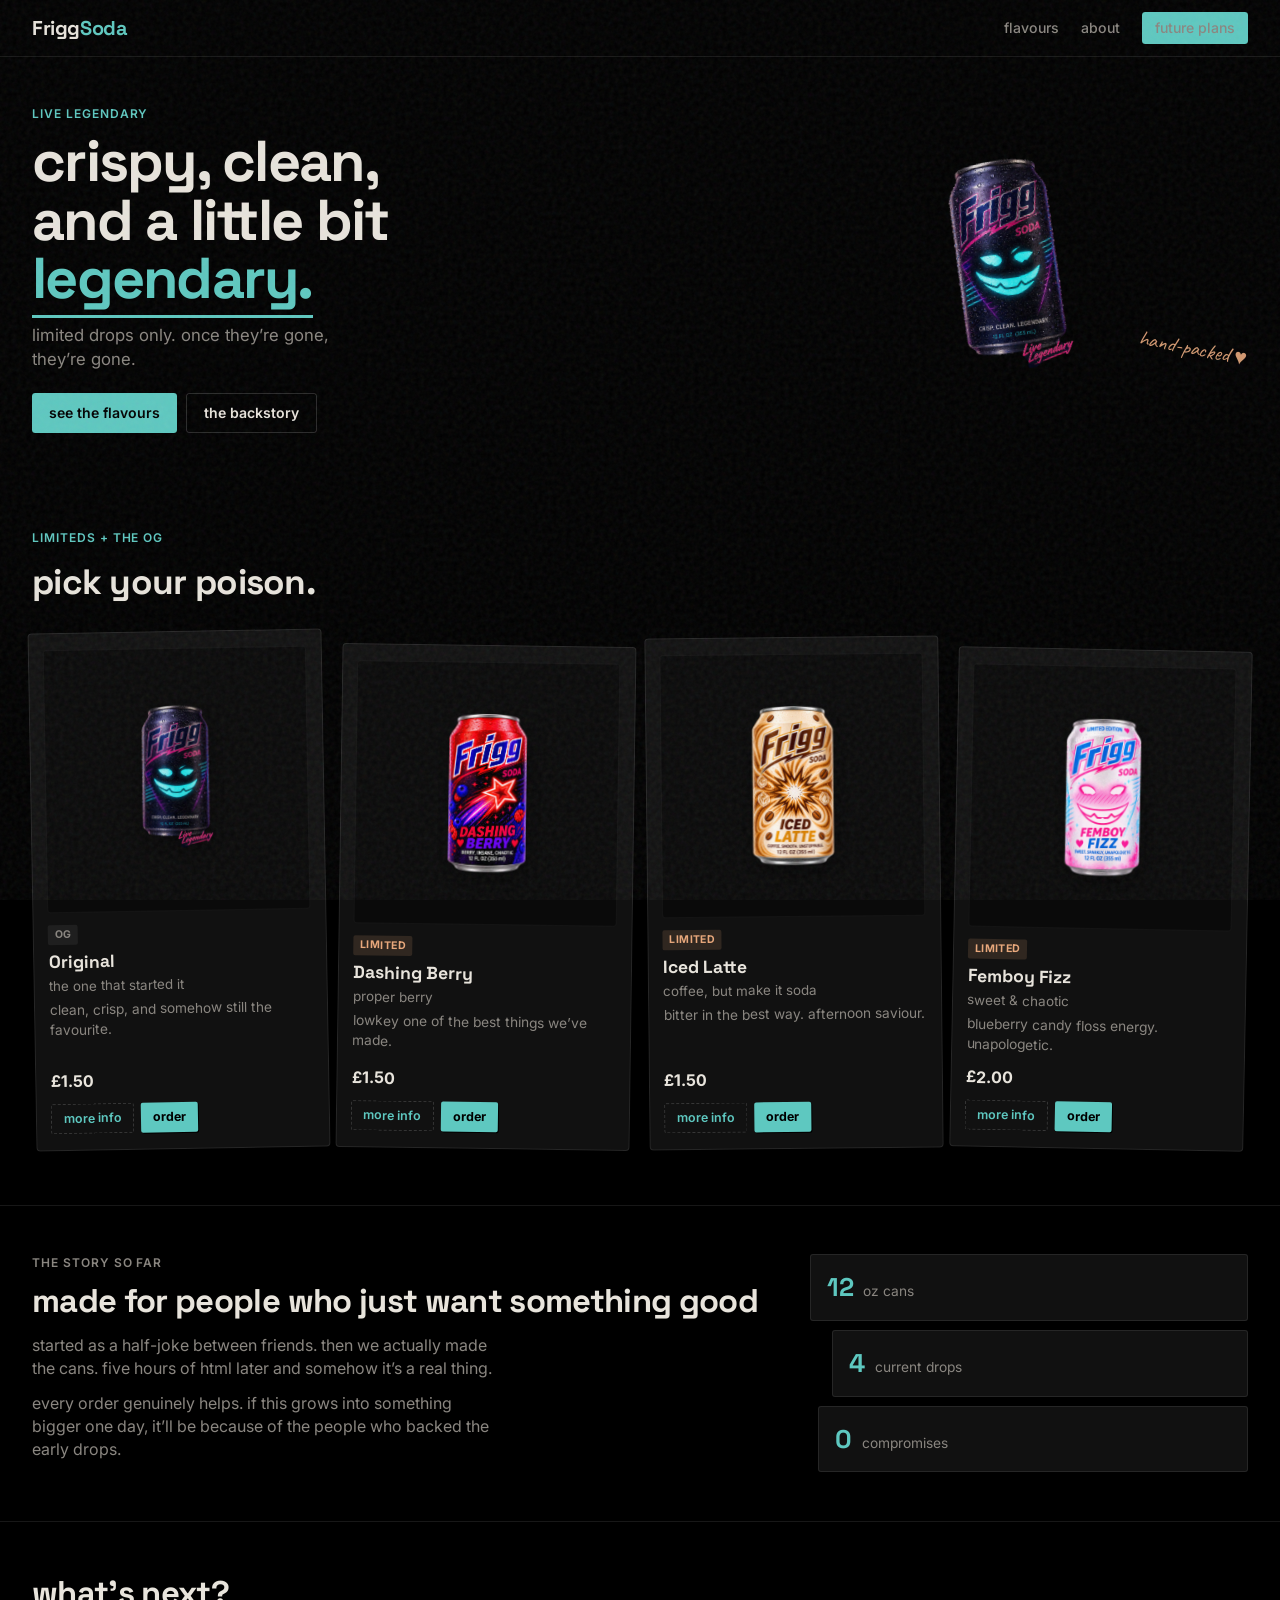
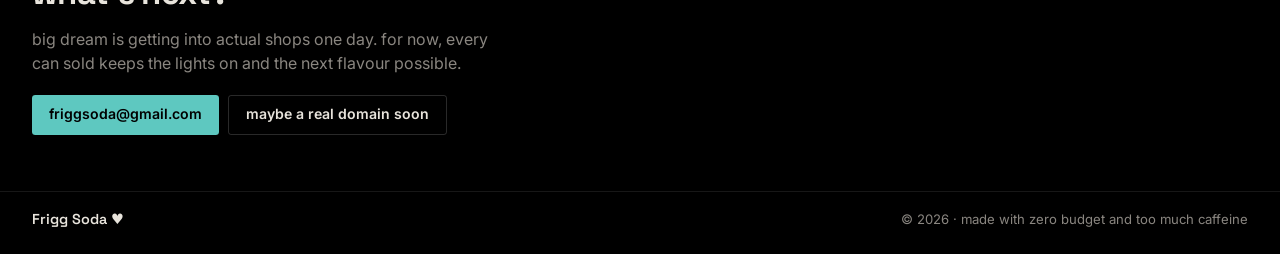
==== commit ea4ba5f7: "Revise title and update content for Frigg Soda Updated the title and various text content for clarit" ====
--- a/index.html
+++ b/index.html
@@ -3,7 +3,7 @@
 <head>
   <meta charset="UTF-8" />
   <meta name="viewport" content="width=device-width, initial-scale=1.0" />
-  <title>Frigg Soda</title>
+  <title>Frigg Soda — Crisp. Clean. Legendary.</title>
   <meta name="description" content="Frigg Soda. Limited editions. Bold flavors. Live Legendary." />
   <link rel="preconnect" href="https://fonts.googleapis.com" />
   <link rel="preconnect" href="https://fonts.gstatic.com" crossorigin />
@@ -332,9 +332,14 @@
       font-size: 1rem;
     }
 
+    .card-actions {
+      display: flex;
+      flex-wrap: wrap;
+      gap: 0.45rem;
+      margin-top: 0.7rem;
+    }
+
     .more-button {
-      align-self: flex-start;
-      margin-top: 0.65rem;
       padding: 0.3rem 0.7rem;
       border: 1px dashed var(--border-strong);
       border-radius: 2px;
@@ -349,6 +354,26 @@
     .more-button:hover {
       background: var(--accent-soft);
       border-style: solid;
+    }
+
+    .order-btn {
+      padding: 0.3rem 0.75rem;
+      border-radius: 2px;
+      background: var(--accent);
+      color: #000;
+      font: inherit;
+      font-size: 0.78rem;
+      font-weight: 700;
+      border: 0;
+      cursor: pointer;
+      box-shadow: 1px 1px 0 #000;
+      text-decoration: none;
+      display: inline-flex;
+      align-items: center;
+    }
+
+    .order-btn:hover {
+      filter: brightness(1.06);
     }
 
     .more-popout {
@@ -554,9 +579,9 @@
       <div class="container hero-inner">
         <div class="hero-content">
           <p class="eyebrow">live legendary</p>
-          <h1>crispy, clean,<br />and a little bit<br /><span>cool ig</span></h1>
+          <h1>crispy, clean,<br />and a little bit<br /><span>legendary.</span></h1>
           <p class="hero-sub">
-           thanks for checking ts out
+            limited drops only. once they’re gone, they’re gone.
           </p>
           <div class="hero-actions">
             <a href="#flavors" class="btn">see the flavours</a>
@@ -565,7 +590,7 @@
         </div>
         <div class="hero-visual">
           <img src="images/original.png" alt="Frigg Soda original can" class="hero-can" />
-          <span class="hero-note">Frigg Soda</span>
+          <span class="hero-note">hand-packed ♥</span>
         </div>
       </div>
     </section>
@@ -574,7 +599,7 @@
       <div class="container">
         <div class="section-header">
           <p class="eyebrow">limiteds + the og</p>
-          <h2>pick your stuff</h2>
+          <h2>pick your poison.</h2>
         </div>
 
         <div class="flavor-grid">
@@ -586,13 +611,16 @@
               <span class="tag">og</span>
               <h3>Original</h3>
               <p class="tagline">the one that started it</p>
-              <p class="desc">the fuckin' OG bro he started it</p>
+              <p class="desc">clean, crisp, and somehow still the favourite.</p>
               <p class="price">£1.50</p>
-              <button class="more-button" type="button" aria-expanded="false" aria-controls="more-original">more info</button>
+              <div class="card-actions">
+                <button class="more-button" type="button" aria-expanded="false" aria-controls="more-original">more info</button>
+                <a class="order-btn" href="order.html?flavor=original">order</a>
+              </div>
               <div class="more-popout" id="more-original" role="region" aria-labelledby="more-title-original" hidden>
                 <button class="more-close" type="button" aria-label="Close details">✕</button>
                 <h4 id="more-title-original">About Original</h4>
-                <p>kinda fruity type stuff</p>
+                <p>lightly fruity with a proper fizz. the one we keep coming back to.</p>
               </div>
             </div>
           </article>
@@ -602,15 +630,19 @@
               <img src="images/dashing-berry.png" alt="Frigg Dashing Berry" />
             </div>
             <div class="flavor-info">
+              <span class="tag limited">Limited</span>
               <h3>Dashing Berry</h3>
               <p class="tagline">proper berry</p>
-              <p class="desc">it says what it is.</p>
+              <p class="desc">lowkey one of the best things we’ve made.</p>
               <p class="price">£1.50</p>
-              <button class="more-button" type="button" aria-expanded="false" aria-controls="more-berry">more info</button>
+              <div class="card-actions">
+                <button class="more-button" type="button" aria-expanded="false" aria-controls="more-berry">more info</button>
+                <a class="order-btn" href="order.html?flavor=berry">order</a>
+              </div>
               <div class="more-popout" id="more-berry" role="region" aria-labelledby="more-title-berry" hidden>
                 <button class="more-close" type="button" aria-label="Close details">✕</button>
                 <h4 id="more-title-berry">About Dashing Berry</h4>
-                <p>very berry</p>
+                <p>heaps of berry. bright, a bit sharp, finishes clean.</p>
               </div>
             </div>
           </article>
@@ -620,15 +652,19 @@
               <img src="images/iced-latte.png" alt="Frigg Iced Latte" />
             </div>
             <div class="flavor-info">
+              <span class="tag limited">Limited</span>
               <h3>Iced Latte</h3>
-              <p class="tagline">coffee flav</p>
-              <p class="desc">coffee shit</p>
+              <p class="tagline">coffee, but make it soda</p>
+              <p class="desc">bitter in the best way. afternoon saviour.</p>
               <p class="price">£1.50</p>
-              <button class="more-button" type="button" aria-expanded="false" aria-controls="more-latte">more info</button>
+              <div class="card-actions">
+                <button class="more-button" type="button" aria-expanded="false" aria-controls="more-latte">more info</button>
+                <a class="order-btn" href="order.html?flavor=latte">order</a>
+              </div>
               <div class="more-popout" id="more-latte" role="region" aria-labelledby="more-title-latte" hidden>
                 <button class="more-close" type="button" aria-label="Close details">✕</button>
                 <h4 id="more-title-latte">About Iced Latte</h4>
-                <p>yes we use real coffee</p>
+                <p>real coffee notes, light fizz, no syrupy nonsense.</p>
               </div>
             </div>
           </article>
@@ -640,14 +676,17 @@
             <div class="flavor-info">
               <span class="tag limited">Limited</span>
               <h3>Femboy Fizz</h3>
-              <p class="tagline">the sweetest and most femboy</p>
-              <p class="desc">blueberry shit</p>
+              <p class="tagline">sweet & chaotic</p>
+              <p class="desc">blueberry candy floss energy. unapologetic.</p>
               <p class="price">£2.00</p>
-              <button class="more-button" type="button" aria-expanded="false" aria-controls="more-fizz">more info</button>
+              <div class="card-actions">
+                <button class="more-button" type="button" aria-expanded="false" aria-controls="more-fizz">more info</button>
+                <a class="order-btn" href="order.html?flavor=fizz">order</a>
+              </div>
               <div class="more-popout" id="more-fizz" role="region" aria-labelledby="more-title-fizz" hidden>
                 <button class="more-close" type="button" aria-label="Close details">✕</button>
                 <h4 id="more-title-fizz">About Femboy Fizz</h4>
-                <p>blueberry candy floss bro its so sweet it makes my tounge burn [im joking]</p>
+                <p>blueberry candy floss. loud, sweet, and somehow still refreshing.</p>
               </div>
             </div>
           </article>
@@ -659,12 +698,13 @@
       <div class="container about-inner">
         <div class="about-text">
           <p class="eyebrow">the story so far</p>
-          <h2>made for frigg10 fans lets be real</h2></h2>
+          <h2>made for people who just want something good</h2>
           <p>
-            started as a lil joke ig and i made it real idk but pls help us make this
+            started as a half-joke between friends. then we actually made the cans.
+            five hours of html later and somehow it’s a real thing.
           </p>
           <p>
-            please buy smt cuz i kinda want this to grow into smth bigger!!
+            every order genuinely helps. if this grows into something bigger one day, it’ll be because of the people who backed the early drops.
           </p>
         </div>
         <div class="about-stats">
@@ -689,7 +729,7 @@
         <h2>what’s next?</h2>
         <p>
           big dream is getting into actual shops one day.
-          for now ill just sell this shit on here and deliver in school paha
+          for now, every can sold keeps the lights on and the next flavour possible.
         </p>
         <div class="contact-actions">
           <a href="mailto:friggsoda@gmail.com" class="btn">friggsoda@gmail.com</a>
@@ -702,7 +742,7 @@
   <footer class="site-footer">
     <div class="container footer-inner">
       <span class="logo-sm">Frigg Soda ♥</span>
-      <p>© 2026 · google fonts credit, frigg soda lmtd and all barr products and reference. please email us if any problems occur</p>
+      <p>© 2026 · made with zero budget and too much caffeine</p>
     </div>
   </footer>
 
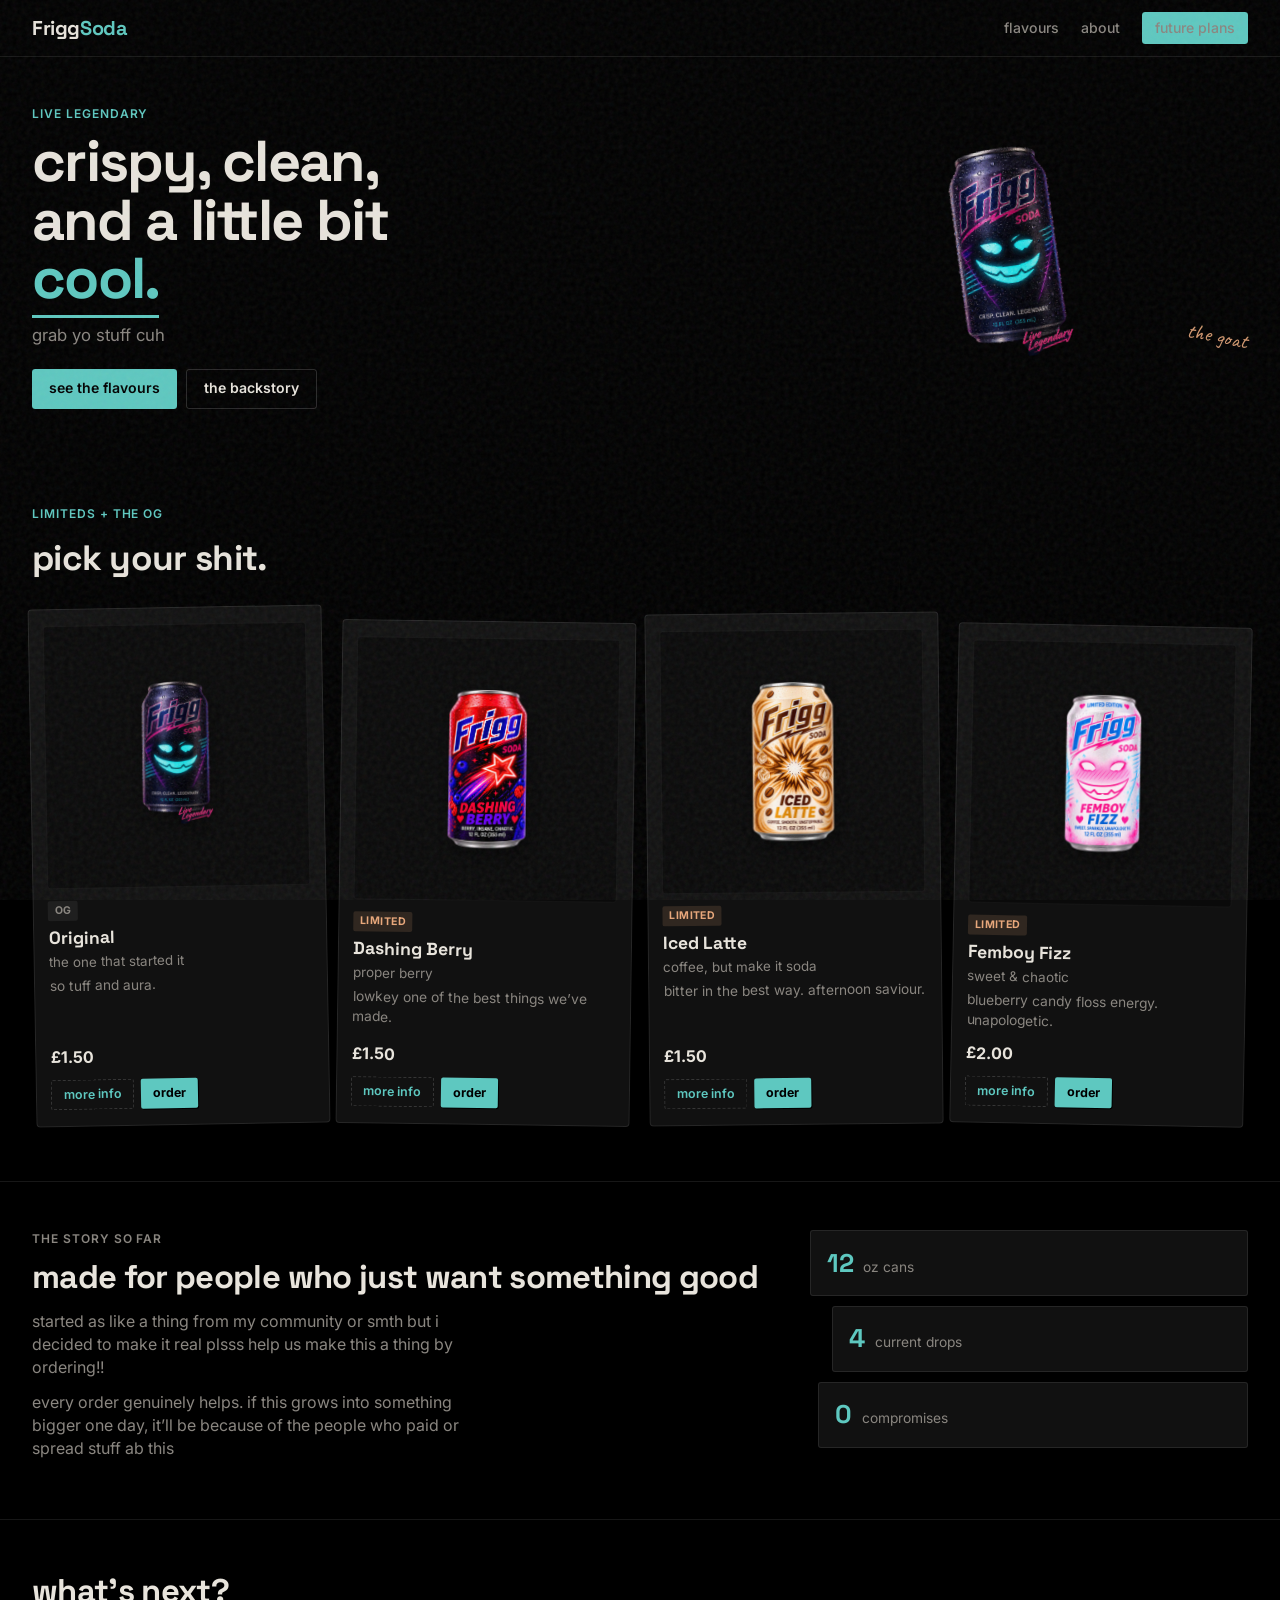
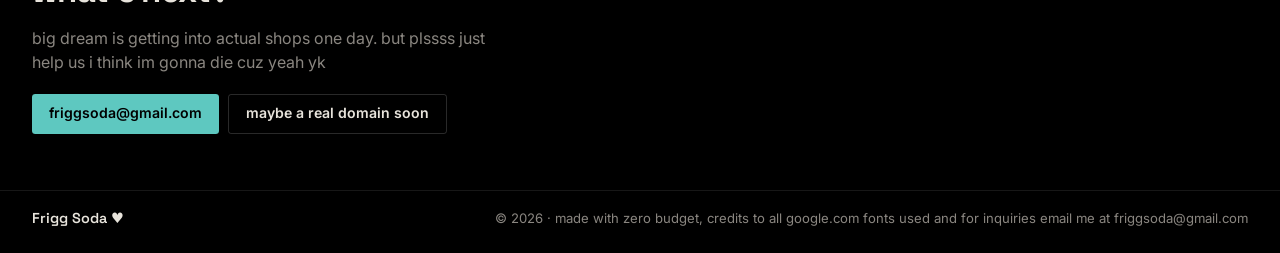
==== commit 957b653b: "Update index.html" ====
--- a/index.html
+++ b/index.html
@@ -3,7 +3,7 @@
 <head>
   <meta charset="UTF-8" />
   <meta name="viewport" content="width=device-width, initial-scale=1.0" />
-  <title>Frigg Soda — Crisp. Clean. Legendary.</title>
+  <title>Frigg soda.</title>
   <meta name="description" content="Frigg Soda. Limited editions. Bold flavors. Live Legendary." />
   <link rel="preconnect" href="https://fonts.googleapis.com" />
   <link rel="preconnect" href="https://fonts.gstatic.com" crossorigin />
@@ -579,9 +579,9 @@
       <div class="container hero-inner">
         <div class="hero-content">
           <p class="eyebrow">live legendary</p>
-          <h1>crispy, clean,<br />and a little bit<br /><span>legendary.</span></h1>
+          <h1>crispy, clean,<br />and a little bit<br /><span>cool.</span></h1>
           <p class="hero-sub">
-            limited drops only. once they’re gone, they’re gone.
+            grab yo stuff cuh
           </p>
           <div class="hero-actions">
             <a href="#flavors" class="btn">see the flavours</a>
@@ -590,7 +590,7 @@
         </div>
         <div class="hero-visual">
           <img src="images/original.png" alt="Frigg Soda original can" class="hero-can" />
-          <span class="hero-note">hand-packed ♥</span>
+          <span class="hero-note">the goat</span>
         </div>
       </div>
     </section>
@@ -599,7 +599,7 @@
       <div class="container">
         <div class="section-header">
           <p class="eyebrow">limiteds + the og</p>
-          <h2>pick your poison.</h2>
+          <h2>pick your shit.</h2>
         </div>
 
         <div class="flavor-grid">
@@ -611,7 +611,7 @@
               <span class="tag">og</span>
               <h3>Original</h3>
               <p class="tagline">the one that started it</p>
-              <p class="desc">clean, crisp, and somehow still the favourite.</p>
+              <p class="desc">so tuff and aura.</p>
               <p class="price">£1.50</p>
               <div class="card-actions">
                 <button class="more-button" type="button" aria-expanded="false" aria-controls="more-original">more info</button>
@@ -620,7 +620,7 @@
               <div class="more-popout" id="more-original" role="region" aria-labelledby="more-title-original" hidden>
                 <button class="more-close" type="button" aria-label="Close details">✕</button>
                 <h4 id="more-title-original">About Original</h4>
-                <p>lightly fruity with a proper fizz. the one we keep coming back to.</p>
+                <p>fruit shit and cool ig.</p>
               </div>
             </div>
           </article>
@@ -642,7 +642,7 @@
               <div class="more-popout" id="more-berry" role="region" aria-labelledby="more-title-berry" hidden>
                 <button class="more-close" type="button" aria-label="Close details">✕</button>
                 <h4 id="more-title-berry">About Dashing Berry</h4>
-                <p>heaps of berry. bright, a bit sharp, finishes clean.</p>
+                <p>AHHH so cool.</p>
               </div>
             </div>
           </article>
@@ -664,7 +664,7 @@
               <div class="more-popout" id="more-latte" role="region" aria-labelledby="more-title-latte" hidden>
                 <button class="more-close" type="button" aria-label="Close details">✕</button>
                 <h4 id="more-title-latte">About Iced Latte</h4>
-                <p>real coffee notes, light fizz, no syrupy nonsense.</p>
+                <p>coffee shit.</p>
               </div>
             </div>
           </article>
@@ -686,7 +686,7 @@
               <div class="more-popout" id="more-fizz" role="region" aria-labelledby="more-title-fizz" hidden>
                 <button class="more-close" type="button" aria-label="Close details">✕</button>
                 <h4 id="more-title-fizz">About Femboy Fizz</h4>
-                <p>blueberry candy floss. loud, sweet, and somehow still refreshing.</p>
+                <p>blueberry candy floss thats about it.</p>
               </div>
             </div>
           </article>
@@ -700,11 +700,11 @@
           <p class="eyebrow">the story so far</p>
           <h2>made for people who just want something good</h2>
           <p>
-            started as a half-joke between friends. then we actually made the cans.
-            five hours of html later and somehow it’s a real thing.
+            started as like a thing from my community or smth but i decided to make it real
+            plsss help us make this a thing by ordering!!
           </p>
           <p>
-            every order genuinely helps. if this grows into something bigger one day, it’ll be because of the people who backed the early drops.
+            every order genuinely helps. if this grows into something bigger one day, it’ll be because of the people who paid or spread stuff ab this
           </p>
         </div>
         <div class="about-stats">
@@ -729,7 +729,7 @@
         <h2>what’s next?</h2>
         <p>
           big dream is getting into actual shops one day.
-          for now, every can sold keeps the lights on and the next flavour possible.
+          but plssss just help us i think im gonna die cuz yeah yk
         </p>
         <div class="contact-actions">
           <a href="mailto:friggsoda@gmail.com" class="btn">friggsoda@gmail.com</a>
@@ -742,7 +742,7 @@
   <footer class="site-footer">
     <div class="container footer-inner">
       <span class="logo-sm">Frigg Soda ♥</span>
-      <p>© 2026 · made with zero budget and too much caffeine</p>
+      <p>© 2026 · made with zero budget, credits to all google.com fonts used and for inquiries email me at friggsoda@gmail.com</p>
     </div>
   </footer>
 
